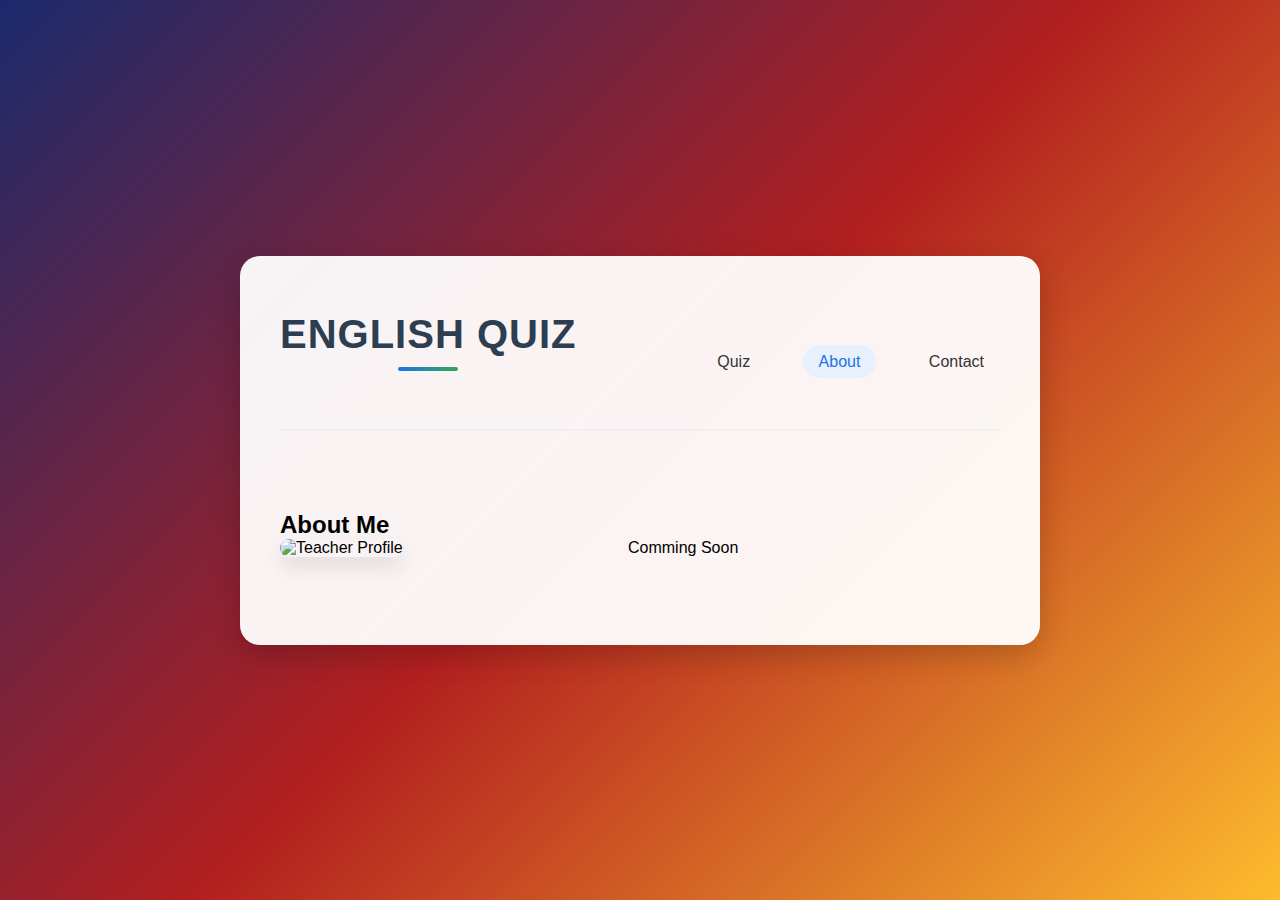
==== about.html @ 1f9a7140 "Added other files" ====
<!DOCTYPE html>
<html lang="en">
<head>
    <meta charset="UTF-8">
    <meta name="viewport" content="width=device-width, initial-scale=1.0">
    <title>About Me - English Quiz</title>
    <link rel="stylesheet" href="styles.css">
</head>
<body>
    <div class="container">
        <nav class="main-nav">
            <h1>English Quiz</h1>
            <div class="nav-links">
                <a href="index.html">Quiz</a>
                <a href="about.html" class="active">About</a>
                <a href="contact.html">Contact</a>
            </div>
        </nav>

        <div class="about-section section">
            <h2>About Me</h2>
            <div class="about-content">
                <div class="profile-image">
                    <img src="profile-placeholder.jpg" alt="Teacher Profile">
                </div>
                <div class="about-text">
                    <!-- <h3>English Language Expert</h3>
                    <p>Welcome to my English learning platform! I'm passionate about helping students master the English language through interactive quizzes and exercises.</p>
                    <p>With years of teaching experience, I've developed these quizzes to make learning English both effective and enjoyable. My teaching methodology focuses on practical application and continuous engagement.</p>
                    
                    <div class="expertise-areas">
                        <h4>Areas of Expertise</h4>
                        <ul>
                            <li>Grammar and Composition</li>
                            <li>Vocabulary Enhancement</li>
                            <li>Speaking and Pronunciation</li>
                            <li>IELTS and TOEFL Preparation</li>
                        </ul>
                    </div>

                    <div class="credentials">
                        <div class="credential">
                            <span class="number">10+</span>
                            <span class="label">Years Experience</span>
                        </div>
                        <div class="credential">
                            <span class="number">1000+</span>
                            <span class="label">Students Taught</span>
                        </div>
                        <div class="credential">
                            <span class="number">95%</span>
                            <span class="label">Success Rate</span> -->
                            <span class="label">Comming Soon</span>
                        </div>
                    </div>
                </div>
            </div>
        </div>
    </div>
</body>
</html>
---- styles.css ----
* {
    margin: 0;
    padding: 0;
    box-sizing: border-box;
    font-family: 'Poppins', Arial, sans-serif;
}

@keyframes fadeIn {
    from { opacity: 0; transform: translateY(20px); }
    to { opacity: 1; transform: translateY(0); }
}

@keyframes shake {
    0%, 100% { transform: translateX(0); }
    25% { transform: translateX(-5px); }
    75% { transform: translateX(5px); }
}

@keyframes pulse {
    0% { transform: scale(1); }
    50% { transform: scale(1.05); }
    100% { transform: scale(1); }
}

body {
    background: linear-gradient(135deg, #1a2a6c 0%, #b21f1f 50%, #fdbb2d 100%);
    min-height: 100vh;
    display: flex;
    justify-content: center;
    align-items: center;
    padding: 20px;
}

.container {
    background: rgba(255, 255, 255, 0.95);
    border-radius: 20px;
    padding: 2.5rem;
    box-shadow: 0 10px 30px rgba(0, 0, 0, 0.2);
    width: 90%;
    max-width: 800px;
    animation: fadeIn 0.8s ease-out;
}

/* Navigation Styles */
.main-nav {
    display: flex;
    justify-content: space-between;
    align-items: center;
    padding: 1rem 0;
    margin-bottom: 2rem;
    border-bottom: 2px solid #f0f0f0;
}

.nav-links a {
    color: #333;
    text-decoration: none;
    margin-left: 2rem;
    font-weight: 500;
    transition: color 0.3s ease;
    padding: 0.5rem 1rem;
    border-radius: 20px;
}

.nav-links a:hover,
.nav-links a.active {
    color: #1a73e8;
    background-color: #e8f0fe;
}

/* Section Styles */
.section {
    padding: 3rem 0;
    scroll-margin-top: 2rem;
}

/* Quiz Selection Styles */
.quiz-types {
    display: grid;
    grid-template-columns: repeat(auto-fit, minmax(240px, 1fr));
    gap: 20px;
    margin-top: 30px;
}

.quiz-type {
    background: linear-gradient(145deg, #ffffff, #f0f0f0);
    border: none;
    border-radius: 15px;
    padding: 20px;
    width: 100%;
    text-align: left;
    cursor: pointer;
    transition: all 0.3s ease;
    box-shadow: 0 4px 15px rgba(0, 0, 0, 0.1);
}

.quiz-type:hover {
    transform: translateY(-5px);
    box-shadow: 0 6px 20px rgba(0, 0, 0, 0.15);
}

.quiz-type h3 {
    color: #1a73e8;
    margin-bottom: 10px;
}

.quiz-type p {
    color: #666;
    margin: 0;
}

/* Quiz Styles */
.options-container {
    display: grid;
    gap: 1.5rem;
    margin: 2rem 0;
}

.option {
    background: white;
    border: 2px solid #e0e0e0;
    border-radius: 12px;
    padding: 1.2rem 1.5rem;
    font-size: 1.1rem;
    cursor: pointer;
    transition: all 0.3s ease;
    width: 100%;
    text-align: left;
}

.option:not(.disabled):hover {
    background: #f8f9fa;
    border-color: #1a73e8;
    transform: translateY(-2px);
}

.option.disabled {
    opacity: 0.7;
    cursor: not-allowed;
    transform: none;
}

.option.correct {
    background: #e6f4ea;
    border-color: #34a853;
    color: #1e8e3e;
}

.option.wrong {
    background: #fce8e6;
    border-color: #ea4335;
    color: #d93025;
}

.next-btn {
    display: block;
    margin: 2rem auto;
    padding: 1rem 2rem;
    font-size: 1.1rem;
    background: #1a73e8;
    color: white;
    border: none;
    border-radius: 8px;
    cursor: pointer;
    transition: all 0.3s ease;
}

.next-btn:hover {
    background: #1557b0;
    transform: translateY(-2px);
}

.hide {
    display: none !important;
}

/* Progress Bar */
#progress-bar {
    width: 100%;
    height: 8px;
    background: #e0e0e0;
    border-radius: 4px;
    margin-bottom: 2rem;
    overflow: hidden;
}

#progress {
    width: 0;
    height: 100%;
    background: #1a73e8;
    transition: width 0.3s ease;
}

/* Fill in the blank */
.fill-blank-input {
    width: 100%;
    padding: 1rem;
    font-size: 1.1rem;
    border: 2px solid #e0e0e0;
    border-radius: 8px;
    transition: all 0.3s ease;
}

.fill-blank-input:focus {
    border-color: #1a73e8;
    outline: none;
    box-shadow: 0 0 0 3px rgba(26,115,232,0.1);
}

.fill-blank-input.correct {
    border-color: #34a853;
    background: #e6f4ea;
}

.fill-blank-input.wrong {
    border-color: #ea4335;
    background: #fce8e6;
}

.fill-blank-input.disabled {
    opacity: 0.7;
    cursor: not-allowed;
}

/* Score Circle */
.score-details {
    display: flex;
    justify-content: center;
    margin: 30px 0;
}

.score-circle {
    background: linear-gradient(135deg, #1a73e8 0%, #34a853 100%);
    width: 200px;
    height: 200px;
    border-radius: 50%;
    display: flex;
    flex-direction: column;
    justify-content: center;
    align-items: center;
    color: white;
    animation: pulse 1s ease-in-out;
}

#score {
    font-size: 4rem;
    font-weight: bold;
}

.score-text {
    font-size: 1.2rem;
    margin: 5px 0;
}

/* Action Buttons */
.action-buttons {
    display: flex;
    gap: 20px;
    justify-content: center;
    margin-top: 2rem;
}

.btn {
    display: inline-flex;
    align-items: center;
    justify-content: center;
    padding: 1rem 2rem;
    margin: 0.5rem;
    font-size: 1.1rem;
    font-weight: 600;
    text-transform: uppercase;
    letter-spacing: 1px;
    border: none;
    border-radius: 50px;
    cursor: pointer;
    transition: all 0.3s cubic-bezier(0.4, 0, 0.2, 1);
    background: linear-gradient(135deg, #1a73e8 0%, #1557b0 100%);
    color: white;
    box-shadow: 0 4px 15px rgba(26, 115, 232, 0.2);
    min-width: 200px;
    position: relative;
    overflow: hidden;
}

.btn::before {
    content: '';
    position: absolute;
    top: 0;
    left: 0;
    width: 100%;
    height: 100%;
    background: linear-gradient(135deg, rgba(255,255,255,0.1) 0%, rgba(255,255,255,0) 100%);
    transform: translateX(-100%);
    transition: transform 0.5s ease;
}

.btn:hover {
    transform: translateY(-3px);
    box-shadow: 0 8px 25px rgba(26, 115, 232, 0.3);
}

.btn:hover::before {
    transform: translateX(100%);
}

.btn:active {
    transform: translateY(1px);
    box-shadow: 0 4px 15px rgba(26, 115, 232, 0.2);
}

.btn-secondary {
    background: linear-gradient(135deg, #6c757d 0%, #495057 100%);
    box-shadow: 0 4px 15px rgba(108, 117, 125, 0.2);
}

.btn-secondary:hover {
    box-shadow: 0 8px 25px rgba(108, 117, 125, 0.3);
}

#next-btn {
    margin-top: 2rem;
    width: 100%;
    max-width: 300px;
    background: linear-gradient(135deg, #34a853 0%, #1e8e3e 100%);
    box-shadow: 0 4px 15px rgba(52, 168, 83, 0.2);
}

#next-btn:hover {
    box-shadow: 0 8px 25px rgba(52, 168, 83, 0.3);
}

h1 {
    text-align: center;
    color: #2c3e50;
    margin-bottom: 2rem;
    font-size: 2.5rem;
    font-weight: 600;
    text-transform: uppercase;
    letter-spacing: 1px;
    position: relative;
}

h1::after {
    content: '';
    display: block;
    width: 60px;
    height: 4px;
    background: linear-gradient(90deg, #1a73e8, #34a853);
    margin: 10px auto;
    border-radius: 2px;
}

#question {
    margin-bottom: 2rem;
    color: #2c3e50;
    font-size: 1.3rem;
    line-height: 1.5;
    font-weight: 500;
    animation: fadeIn 0.5s ease-out;
}

/* About Page Styles */
.about-section {
    max-width: 1000px;
    margin: 0 auto;
}

.about-content {
    display: grid;
    grid-template-columns: 300px 1fr;
    gap: 3rem;
    align-items: start;
}

.profile-image img {
    width: 100%;
    border-radius: 15px;
    box-shadow: 0 10px 20px rgba(0,0,0,0.1);
}

.about-text h3 {
    color: #1a73e8;
    margin-bottom: 1.5rem;
}

.expertise-areas {
    margin: 2rem 0;
}

.expertise-areas h4 {
    color: #333;
    margin-bottom: 1rem;
}

.expertise-areas ul {
    list-style: none;
    padding: 0;
}

.expertise-areas li {
    padding: 0.5rem 0;
    padding-left: 1.5rem;
    position: relative;
}

.expertise-areas li:before {
    content: "•";
    color: #1a73e8;
    position: absolute;
    left: 0;
}

/* Contact Page Styles */
.contact-section {
    max-width: 1000px;
    margin: 0 auto;
}

.contact-content {
    display: grid;
    grid-template-columns: 1fr 2fr;
    gap: 3rem;
}

.contact-info {
    background: #f8f9fa;
    padding: 2rem;
    border-radius: 15px;
}

.contact-item {
    display: flex;
    align-items: flex-start;
    margin-bottom: 2rem;
}

.contact-item i {
    font-size: 1.5rem;
    color: #1a73e8;
    margin-right: 1rem;
    width: 2rem;
    text-align: center;
}

.contact-details h4 {
    margin: 0;
    color: #333;
}

.contact-details p {
    margin: 0.5rem 0 0;
    color: #666;
}

.social-links {
    display: flex;
    gap: 1rem;
    margin-top: 2rem;
    padding-top: 2rem;
    border-top: 1px solid #e0e0e0;
}

.social-link {
    width: 40px;
    height: 40px;
    border-radius: 50%;
    background: white;
    display: flex;
    align-items: center;
    justify-content: center;
    color: #1a73e8;
    text-decoration: none;
    transition: all 0.3s ease;
}

.social-link:hover {
    background: #1a73e8;
    color: white;
    transform: translateY(-3px);
}

.contact-form-container {
    background: white;
    padding: 2rem;
    border-radius: 15px;
    box-shadow: 0 5px 15px rgba(0,0,0,0.05);
}

.contact-form {
    display: grid;
    gap: 1.5rem;
}

.form-group {
    position: relative;
}

.form-group input,
.form-group textarea {
    width: 100%;
    padding: 1rem;
    border: 2px solid #e0e0e0;
    border-radius: 8px;
    font-size: 1rem;
    transition: all 0.3s ease;
}

.form-group textarea {
    min-height: 150px;
    resize: vertical;
}

.form-group input:focus,
.form-group textarea:focus {
    border-color: #1a73e8;
    outline: none;
    box-shadow: 0 0 0 3px rgba(26,115,232,0.1);
}

/* Responsive Design */
@media (max-width: 768px) {
    .container {
        padding: 1.5rem;
    }

    .main-nav {
        flex-direction: column;
        text-align: center;
    }

    .nav-links {
        margin-top: 1rem;
    }

    .nav-links a {
        margin: 0 1rem;
    }

    .about-content,
    .contact-content {
        grid-template-columns: 1fr;
        gap: 2rem;
    }

    .options-container {
        gap: 1rem;
    }

    .option {
        padding: 1rem;
        font-size: 1rem;
    }

    .quiz-types {
        grid-template-columns: 1fr;
    }

    .profile-image {
        max-width: 300px;
        margin: 0 auto;
    }

    .contact-info {
        order: 2;
    }

    .contact-form-container {
        order: 1;
    }

    .social-links {
        justify-content: center;
    }
}

@media (max-width: 480px) {
    .container {
        padding: 1rem;
    }

    h1 {
        font-size: 1.8rem;
    }

    h2 {
        font-size: 1.5rem;
    }

    .nav-links a {
        margin: 0 0.5rem;
        font-size: 0.9rem;
    }

    .contact-item {
        flex-direction: column;
        text-align: center;
    }

    .contact-item i {
        margin: 0 auto 1rem;
    }

    .form-group input,
    .form-group textarea {
        padding: 0.8rem;
    }
}
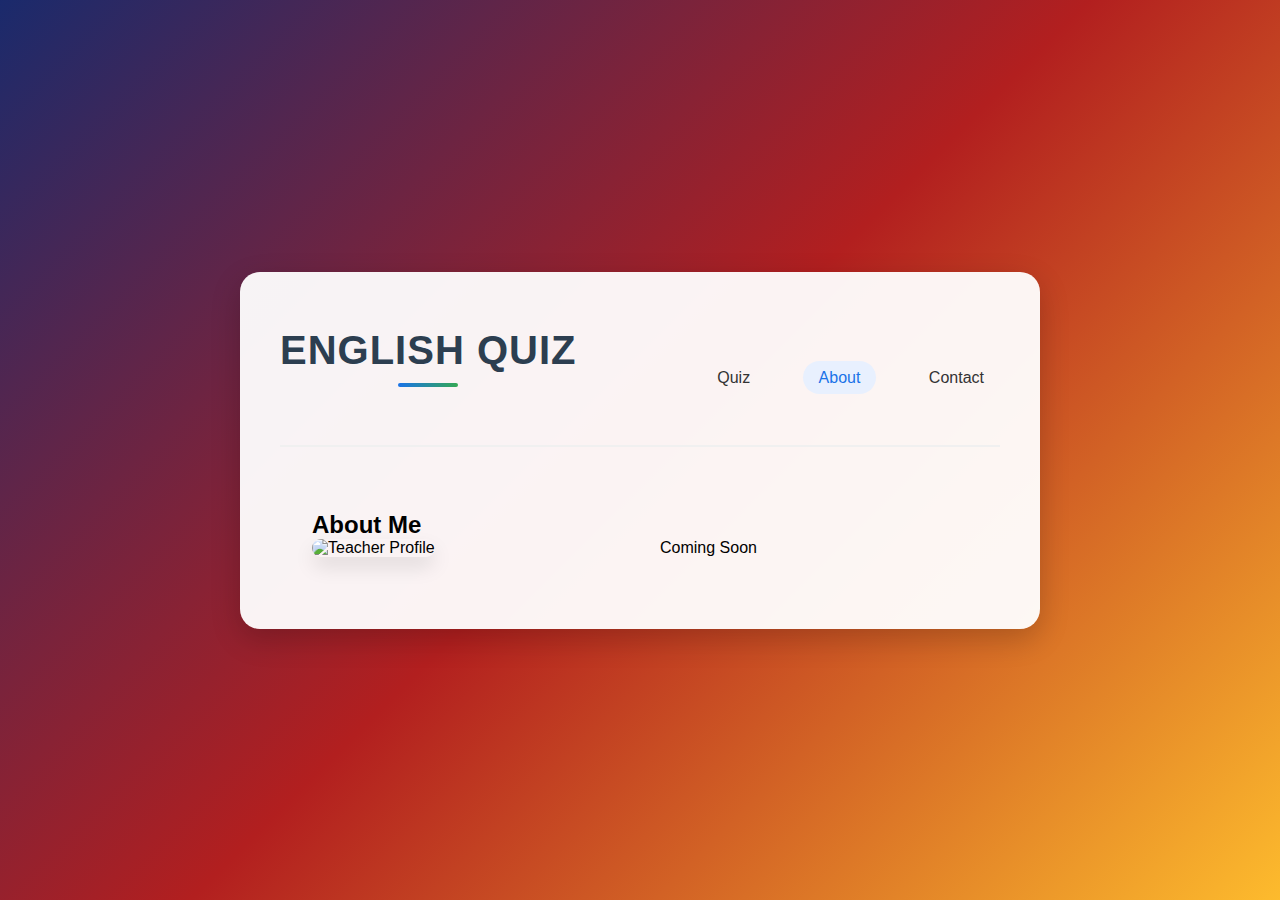
==== commit 65bc319c: "the timer and so on" ====
--- a/about.html
+++ b/about.html
@@ -1,11 +1,13 @@
 <!DOCTYPE html>
 <html lang="en">
+
 <head>
     <meta charset="UTF-8">
     <meta name="viewport" content="width=device-width, initial-scale=1.0">
     <title>About Me - English Quiz</title>
     <link rel="stylesheet" href="styles.css">
 </head>
+
 <body>
     <div class="container">
         <nav class="main-nav">
@@ -50,12 +52,13 @@
                         <div class="credential">
                             <span class="number">95%</span>
                             <span class="label">Success Rate</span> -->
-                            <span class="label">Comming Soon</span>
-                        </div>
-                    </div>
+                    <span class="label">Coming Soon</span>
                 </div>
             </div>
         </div>
     </div>
+    </div>
+    </div>
 </body>
-</html>
+
+</html>--- a/styles.css
+++ b/styles.css
@@ -6,20 +6,45 @@
 }
 
 @keyframes fadeIn {
-    from { opacity: 0; transform: translateY(20px); }
-    to { opacity: 1; transform: translateY(0); }
+    from {
+        opacity: 0;
+        transform: translateY(20px);
+    }
+
+    to {
+        opacity: 1;
+        transform: translateY(0);
+    }
 }
 
 @keyframes shake {
-    0%, 100% { transform: translateX(0); }
-    25% { transform: translateX(-5px); }
-    75% { transform: translateX(5px); }
+
+    0%,
+    100% {
+        transform: translateX(0);
+    }
+
+    25% {
+        transform: translateX(-5px);
+    }
+
+    75% {
+        transform: translateX(5px);
+    }
 }
 
 @keyframes pulse {
-    0% { transform: scale(1); }
-    50% { transform: scale(1.05); }
-    100% { transform: scale(1); }
+    0% {
+        transform: scale(1);
+    }
+
+    50% {
+        transform: scale(1.05);
+    }
+
+    100% {
+        transform: scale(1);
+    }
 }
 
 body {
@@ -67,127 +92,356 @@
     background-color: #e8f0fe;
 }
 
-/* Section Styles */
+/* Section Transitions */
 .section {
-    padding: 3rem 0;
-    scroll-margin-top: 2rem;
-}
-
-/* Quiz Selection Styles */
+    opacity: 1;
+    transform: translateY(0);
+    transition: all 0.5s ease;
+    max-width: 1200px;
+    margin: 0 auto;
+    padding: 2rem;
+}
+
+.section.hide {
+    display: none;
+    opacity: 0;
+    transform: translateY(20px);
+}
+
+/* Quiz Selection Screen */
+#quiz-selection {
+    text-align: center;
+}
+
+#quiz-selection h2 {
+    margin-bottom: 2rem;
+    color: #333;
+    font-size: 2rem;
+}
+
 .quiz-types {
     display: grid;
-    grid-template-columns: repeat(auto-fit, minmax(240px, 1fr));
-    gap: 20px;
-    margin-top: 30px;
+    grid-template-columns: repeat(auto-fit, minmax(250px, 1fr));
+    gap: 1.5rem;
+    margin: 0 auto;
+    max-width: 1000px;
 }
 
 .quiz-type {
-    background: linear-gradient(145deg, #ffffff, #f0f0f0);
-    border: none;
-    border-radius: 15px;
-    padding: 20px;
-    width: 100%;
-    text-align: left;
+    display: flex;
+    flex-direction: column;
+    align-items: center;
+    justify-content: center;
+    padding: 2rem;
+    background: white;
+    border-radius: 10px;
+    border: 2px solid #e0e0e0;
     cursor: pointer;
     transition: all 0.3s ease;
-    box-shadow: 0 4px 15px rgba(0, 0, 0, 0.1);
 }
 
 .quiz-type:hover {
     transform: translateY(-5px);
-    box-shadow: 0 6px 20px rgba(0, 0, 0, 0.15);
+    border-color: #1a73e8;
+    box-shadow: 0 5px 15px rgba(0, 0, 0, 0.1);
+}
+
+.quiz-type i {
+    font-size: 2.5rem;
+    color: #1a73e8;
+    margin-bottom: 1rem;
 }
 
 .quiz-type h3 {
-    color: #1a73e8;
-    margin-bottom: 10px;
-}
-
-.quiz-type p {
-    color: #666;
     margin: 0;
-}
-
-/* Quiz Styles */
-.options-container {
+    color: #333;
+    font-size: 1.2rem;
+}
+
+/* Quiz Container */
+#quiz-container {
+    max-width: 800px;
+    background: white;
+    border-radius: 10px;
+    box-shadow: 0 2px 8px rgba(0, 0, 0, 0.1);
+    padding: 2rem;
+}
+
+/* Responsive Design */
+@media (max-width: 768px) {
+    .section {
+        padding: 1rem;
+    }
+
+    .quiz-types {
+        grid-template-columns: 1fr;
+        gap: 1rem;
+    }
+
+    #quiz-selection h2 {
+        font-size: 1.5rem;
+        margin-bottom: 1.5rem;
+    }
+
+    .quiz-type {
+        padding: 1.5rem;
+    }
+
+    .quiz-type i {
+        font-size: 2rem;
+    }
+
+    .quiz-type h3 {
+        font-size: 1.1rem;
+    }
+}
+
+@media (max-width: 480px) {
+    .section {
+        padding: 0.8rem;
+    }
+
+    #quiz-selection h2 {
+        font-size: 1.3rem;
+        margin-bottom: 1rem;
+    }
+
+    .quiz-type {
+        padding: 1.2rem;
+    }
+
+    .quiz-type i {
+        font-size: 1.8rem;
+        margin-bottom: 0.8rem;
+    }
+
+    .quiz-type h3 {
+        font-size: 1rem;
+    }
+}
+
+/* Question Container */
+#question-container {
+    background: white;
+    padding: 2rem;
+    border-radius: 10px;
+    box-shadow: 0 2px 8px rgba(0, 0, 0, 0.1);
+}
+
+#options-container {
     display: grid;
-    gap: 1.5rem;
+    gap: 1rem;
     margin: 2rem 0;
 }
 
-.option {
-    background: white;
-    border: 2px solid #e0e0e0;
-    border-radius: 12px;
-    padding: 1.2rem 1.5rem;
+.option-btn {
+    background-color: #f8f9fa;
+    border: 2px solid #dee2e6;
+    border-radius: 10px;
+    padding: 1rem 2rem;
     font-size: 1.1rem;
     cursor: pointer;
     transition: all 0.3s ease;
-    width: 100%;
     text-align: left;
-}
-
-.option:not(.disabled):hover {
-    background: #f8f9fa;
-    border-color: #1a73e8;
+    position: relative;
+    overflow: hidden;
+}
+
+.option-btn:hover {
+    background-color: #e9ecef;
     transform: translateY(-2px);
-}
-
-.option.disabled {
-    opacity: 0.7;
-    cursor: not-allowed;
-    transform: none;
-}
-
-.option.correct {
-    background: #e6f4ea;
-    border-color: #34a853;
-    color: #1e8e3e;
-}
-
-.option.wrong {
-    background: #fce8e6;
-    border-color: #ea4335;
-    color: #d93025;
-}
-
-.next-btn {
-    display: block;
+    box-shadow: 0 4px 8px rgba(0, 0, 0, 0.1);
+}
+
+.option-btn.correct {
+    background-color: #d4edda;
+    border-color: #28a745;
+    color: #155724;
+    pointer-events: none;
+}
+
+.option-btn.wrong {
+    background-color: #f8d7da;
+    border-color: #dc3545;
+    color: #721c24;
+    pointer-events: none;
+}
+
+/* Progress Bar */
+.progress-container {
+    margin: 2rem 0;
+    background: #f5f5f5;
+    border-radius: 10px;
+    overflow: hidden;
+}
+
+#progress {
+    height: 10px;
+    background: #1a73e8;
+    width: 0;
+    transition: width 0.3s ease;
+}
+
+/* Controls */
+.control-btn {
+    padding: 0.8rem 1.5rem;
+    border: none;
+    border-radius: 6px;
+    cursor: pointer;
+    transition: all 0.3s ease;
+    font-size: 1rem;
+    color: white;
+}
+
+#end-quiz-btn {
+    background: #ea4335;
+}
+
+#new-quiz-btn {
+    background: #34a853;
+}
+
+.control-btn:hover {
+    transform: translateY(-2px);
+    box-shadow: 0 2px 8px rgba(0, 0, 0, 0.1);
+}
+
+/* Result Container */
+#result-container {
+    text-align: center;
+    padding: 2rem;
+}
+
+.result-summary {
+    max-width: 600px;
     margin: 2rem auto;
+    padding: 2rem;
+    background-color: #f8f9fa;
+    border-radius: 15px;
+    box-shadow: 0 4px 12px rgba(0, 0, 0, 0.1);
+}
+
+#final-score {
+    font-size: 2rem;
+    font-weight: bold;
+    color: #2c3e50;
+    margin-bottom: 1.5rem;
+}
+
+#performance-message {
+    font-size: 1.2rem;
+    color: #6c757d;
+    margin-bottom: 2rem;
+}
+
+#question-review {
+    text-align: left;
+    margin-top: 2rem;
+    padding-top: 2rem;
+    border-top: 2px solid #dee2e6;
+}
+
+.question-review-item {
+    margin-bottom: 1.5rem;
+    padding: 1rem;
+    border-radius: 8px;
+    background-color: white;
+}
+
+.question-review-item.correct {
+    border-left: 4px solid #28a745;
+}
+
+.question-review-item.wrong {
+    border-left: 4px solid #dc3545;
+}
+
+.result-buttons {
+    display: flex;
+    gap: 1rem;
+    justify-content: center;
+    margin-top: 2rem;
+}
+
+.result-buttons .btn {
     padding: 1rem 2rem;
     font-size: 1.1rem;
-    background: #1a73e8;
-    color: white;
-    border: none;
     border-radius: 8px;
     cursor: pointer;
     transition: all 0.3s ease;
 }
 
-.next-btn:hover {
-    background: #1557b0;
+#try-again-btn {
+    background-color: #007bff;
+    color: white;
+    border: none;
+}
+
+#choose-new-btn {
+    background-color: #6c757d;
+    color: white;
+    border: none;
+}
+
+#try-again-btn:hover,
+#choose-new-btn:hover {
     transform: translateY(-2px);
-}
-
-.hide {
-    display: none !important;
-}
-
-/* Progress Bar */
-#progress-bar {
-    width: 100%;
-    height: 8px;
-    background: #e0e0e0;
-    border-radius: 4px;
-    margin-bottom: 2rem;
-    overflow: hidden;
-}
-
-#progress {
-    width: 0;
-    height: 100%;
-    background: #1a73e8;
-    transition: width 0.3s ease;
+    box-shadow: 0 4px 8px rgba(0, 0, 0, 0.2);
+}
+
+/* Responsive Design */
+@media (max-width: 768px) {
+    .container {
+        padding: 1rem;
+    }
+
+    .quiz-types {
+        grid-template-columns: 1fr;
+    }
+
+    #options-container {
+        grid-template-columns: 1fr;
+    }
+
+    .quiz-controls {
+        flex-direction: column;
+    }
+
+    .control-btn {
+        width: 100%;
+    }
+
+    .result-buttons {
+        flex-direction: column;
+    }
+
+    .result-buttons button {
+        width: 100%;
+    }
+}
+
+@media (max-width: 480px) {
+    .quiz-type {
+        padding: 1.5rem;
+    }
+
+    .quiz-type i {
+        font-size: 2rem;
+    }
+
+    #question-container {
+        padding: 1.5rem;
+    }
+
+    .option-btn {
+        padding: 0.8rem;
+        font-size: 0.9rem;
+    }
+
+    .control-btn {
+        padding: 0.7rem 1.2rem;
+        font-size: 0.9rem;
+    }
 }
 
 /* Fill in the blank */
@@ -203,7 +457,7 @@
 .fill-blank-input:focus {
     border-color: #1a73e8;
     outline: none;
-    box-shadow: 0 0 0 3px rgba(26,115,232,0.1);
+    box-shadow: 0 0 0 3px rgba(26, 115, 232, 0.1);
 }
 
 .fill-blank-input.correct {
@@ -219,6 +473,49 @@
 .fill-blank-input.disabled {
     opacity: 0.7;
     cursor: not-allowed;
+}
+
+.fill-blank-options {
+    display: grid;
+    gap: 1rem;
+    grid-template-columns: repeat(auto-fit, minmax(150px, 1fr));
+}
+
+.fill-blank-option {
+    width: 100%;
+    padding: 1rem;
+    margin-bottom: 1rem;
+    border: 2px solid #e0e0e0;
+    border-radius: 8px;
+    background: white;
+    cursor: pointer;
+    transition: all 0.3s ease;
+    font-size: 1rem;
+    color: #333;
+    text-align: center;
+}
+
+.fill-blank-option:hover:not(.disabled) {
+    border-color: #1a73e8;
+    transform: translateY(-2px);
+    box-shadow: 0 2px 8px rgba(0, 0, 0, 0.1);
+}
+
+.fill-blank-option.correct {
+    background: #34a853;
+    color: white;
+    border-color: #34a853;
+}
+
+.fill-blank-option.wrong {
+    background: #ea4335;
+    color: white;
+    border-color: #ea4335;
+}
+
+.fill-blank-option.disabled {
+    cursor: not-allowed;
+    opacity: 0.7;
 }
 
 /* Score Circle */
@@ -288,7 +585,7 @@
     left: 0;
     width: 100%;
     height: 100%;
-    background: linear-gradient(135deg, rgba(255,255,255,0.1) 0%, rgba(255,255,255,0) 100%);
+    background: linear-gradient(135deg, rgba(255, 255, 255, 0.1) 0%, rgba(255, 255, 255, 0) 100%);
     transform: translateX(-100%);
     transition: transform 0.5s ease;
 }
@@ -374,7 +671,7 @@
 .profile-image img {
     width: 100%;
     border-radius: 15px;
-    box-shadow: 0 10px 20px rgba(0,0,0,0.1);
+    box-shadow: 0 10px 20px rgba(0, 0, 0, 0.1);
 }
 
 .about-text h3 {
@@ -410,197 +707,474 @@
 }
 
 /* Contact Page Styles */
-.contact-section {
-    max-width: 1000px;
-    margin: 0 auto;
-}
-
 .contact-content {
     display: grid;
-    grid-template-columns: 1fr 2fr;
-    gap: 3rem;
-}
-
-.contact-info {
+    grid-template-columns: repeat(auto-fit, minmax(300px, 1fr));
+    gap: 2rem;
+    padding: 2rem;
+    max-width: 1200px;
+    margin: 0 auto;
+}
+
+.contact-info,
+.contact-form-container {
+    background: white;
+    padding: 2rem;
+    border-radius: 10px;
+    box-shadow: 0 2px 8px rgba(0, 0, 0, 0.1);
+}
+
+.contact-info h2,
+.contact-form-container h2 {
+    margin-bottom: 1.5rem;
+    color: #333;
+    font-size: 1.5rem;
+}
+
+.contact-details {
+    display: flex;
+    flex-direction: column;
+    gap: 1.5rem;
+}
+
+.contact-item {
+    display: flex;
+    align-items: center;
+    padding: 1rem;
     background: #f8f9fa;
-    padding: 2rem;
-    border-radius: 15px;
-}
-
-.contact-item {
-    display: flex;
-    align-items: flex-start;
-    margin-bottom: 2rem;
+    border-radius: 8px;
+    transition: transform 0.3s ease;
+}
+
+.contact-item:hover {
+    transform: translateY(-2px);
+    box-shadow: 0 2px 8px rgba(0, 0, 0, 0.1);
 }
 
 .contact-item i {
     font-size: 1.5rem;
     color: #1a73e8;
     margin-right: 1rem;
-    width: 2rem;
+    min-width: 2rem;
     text-align: center;
 }
 
-.contact-details h4 {
+.contact-item .info {
+    flex: 1;
+}
+
+.contact-item .info h3 {
     margin: 0;
     color: #333;
-}
-
-.contact-details p {
-    margin: 0.5rem 0 0;
+    font-size: 1rem;
+}
+
+.contact-item .info p {
+    margin: 0.25rem 0 0;
     color: #666;
-}
-
-.social-links {
-    display: flex;
-    gap: 1rem;
-    margin-top: 2rem;
-    padding-top: 2rem;
-    border-top: 1px solid #e0e0e0;
-}
-
-.social-link {
-    width: 40px;
-    height: 40px;
-    border-radius: 50%;
-    background: white;
-    display: flex;
-    align-items: center;
-    justify-content: center;
-    color: #1a73e8;
-    text-decoration: none;
-    transition: all 0.3s ease;
-}
-
-.social-link:hover {
-    background: #1a73e8;
-    color: white;
-    transform: translateY(-3px);
-}
-
-.contact-form-container {
-    background: white;
-    padding: 2rem;
-    border-radius: 15px;
-    box-shadow: 0 5px 15px rgba(0,0,0,0.05);
+    font-size: 0.9rem;
 }
 
 .contact-form {
-    display: grid;
+    display: flex;
+    flex-direction: column;
     gap: 1.5rem;
 }
 
 .form-group {
-    position: relative;
+    margin: 0;
 }
 
 .form-group input,
 .form-group textarea {
     width: 100%;
     padding: 1rem;
-    border: 2px solid #e0e0e0;
+    border: 1px solid #ddd;
     border-radius: 8px;
     font-size: 1rem;
     transition: all 0.3s ease;
-}
-
-.form-group textarea {
-    min-height: 150px;
-    resize: vertical;
 }
 
 .form-group input:focus,
 .form-group textarea:focus {
     border-color: #1a73e8;
     outline: none;
-    box-shadow: 0 0 0 3px rgba(26,115,232,0.1);
-}
-
-/* Responsive Design */
+    box-shadow: 0 0 0 3px rgba(26, 115, 232, 0.1);
+}
+
+.form-group textarea {
+    min-height: 120px;
+    resize: vertical;
+}
+
+.submit-btn {
+    background: #1a73e8;
+    color: white;
+    padding: 1rem;
+    border: none;
+    border-radius: 8px;
+    font-size: 1rem;
+    cursor: pointer;
+    transition: all 0.3s ease;
+    width: 100%;
+}
+
+.submit-btn:hover {
+    background: #1557b0;
+    transform: translateY(-2px);
+}
+
+/* Responsive Styles */
 @media (max-width: 768px) {
-    .container {
+    .contact-content {
+        padding: 1rem;
+        grid-template-columns: 1fr;
+    }
+
+    .contact-info,
+    .contact-form-container {
         padding: 1.5rem;
-    }
-
-    .main-nav {
-        flex-direction: column;
-        text-align: center;
-    }
-
-    .nav-links {
-        margin-top: 1rem;
-    }
-
-    .nav-links a {
-        margin: 0 1rem;
-    }
-
-    .about-content,
-    .contact-content {
-        grid-template-columns: 1fr;
-        gap: 2rem;
-    }
-
-    .options-container {
-        gap: 1rem;
-    }
-
-    .option {
-        padding: 1rem;
-        font-size: 1rem;
-    }
-
-    .quiz-types {
-        grid-template-columns: 1fr;
-    }
-
-    .profile-image {
-        max-width: 300px;
-        margin: 0 auto;
-    }
-
-    .contact-info {
-        order: 2;
-    }
-
-    .contact-form-container {
-        order: 1;
-    }
-
-    .social-links {
-        justify-content: center;
     }
 }
 
 @media (max-width: 480px) {
     .container {
+        padding: 0.5rem;
+    }
+
+    .contact-content {
+        gap: 1rem;
+    }
+
+    .contact-info,
+    .contact-form-container {
         padding: 1rem;
     }
 
-    h1 {
-        font-size: 1.8rem;
-    }
-
-    h2 {
-        font-size: 1.5rem;
-    }
-
-    .nav-links a {
-        margin: 0 0.5rem;
+    .contact-item {
+        padding: 0.75rem;
+    }
+
+    .contact-item i {
+        font-size: 1.25rem;
+        margin-right: 0.75rem;
+        min-width: 1.5rem;
+    }
+
+    .contact-item .info h3 {
         font-size: 0.9rem;
     }
 
-    .contact-item {
-        flex-direction: column;
-        text-align: center;
-    }
-
-    .contact-item i {
-        margin: 0 auto 1rem;
+    .contact-item .info p {
+        font-size: 0.8rem;
     }
 
     .form-group input,
     .form-group textarea {
-        padding: 0.8rem;
-    }
-}
+        padding: 0.75rem;
+        font-size: 0.9rem;
+    }
+
+    .submit-btn {
+        padding: 0.75rem;
+        font-size: 0.9rem;
+    }
+}
+
+/* Quiz Header and Controls */
+.quiz-header {
+    display: flex;
+    flex-direction: column;
+    gap: 1rem;
+    margin-bottom: 2rem;
+}
+
+.quiz-controls {
+    display: flex;
+    justify-content: flex-end;
+    gap: 1rem;
+}
+
+.control-btn {
+    padding: 0.5rem 1rem;
+    border: none;
+    border-radius: 6px;
+    cursor: pointer;
+    transition: all 0.3s ease;
+    font-size: 0.9rem;
+}
+
+#end-quiz-btn {
+    background: #ea4335;
+    color: white;
+}
+
+#new-quiz-btn {
+    background: #34a853;
+    color: white;
+}
+
+.control-btn:hover {
+    transform: translateY(-2px);
+    box-shadow: 0 2px 8px rgba(0, 0, 0, 0.1);
+}
+
+/* Hint Container */
+#hint-container {
+    margin-top: 1.5rem;
+    padding: 1rem;
+    background: #f8f9fa;
+    border-radius: 8px;
+    border: 1px solid #e0e0e0;
+}
+
+#hint-container p {
+    color: #666;
+    margin-bottom: 0.5rem;
+}
+
+#possible-answers {
+    display: flex;
+    flex-wrap: wrap;
+    gap: 0.5rem;
+}
+
+.possible-answer {
+    background: white;
+    padding: 0.3rem 0.8rem;
+    border-radius: 15px;
+    border: 1px solid #e0e0e0;
+    font-size: 0.9rem;
+    color: #1a73e8;
+}
+
+/* Contact Section Styles */
+#contact-section {
+    max-width: 600px;
+    margin: 0 auto;
+    padding: 2rem;
+}
+
+#contact-section h2 {
+    text-align: center;
+    color: #333;
+    margin-bottom: 2rem;
+}
+
+.form-group {
+    margin-bottom: 1.5rem;
+}
+
+.form-group label {
+    display: block;
+    margin-bottom: 0.5rem;
+    color: #555;
+    font-weight: 500;
+}
+
+.form-group input,
+.form-group textarea {
+    width: 100%;
+    padding: 0.8rem;
+    border: 1px solid #ddd;
+    border-radius: 8px;
+    font-size: 1rem;
+    transition: border-color 0.3s ease;
+}
+
+.form-group input:focus,
+.form-group textarea:focus {
+    outline: none;
+    border-color: #1a73e8;
+    box-shadow: 0 0 0 2px rgba(26, 115, 232, 0.2);
+}
+
+.form-group textarea {
+    resize: vertical;
+    min-height: 120px;
+}
+
+#contact-section button[type="submit"] {
+    background-color: #1a73e8;
+    color: white;
+    padding: 1rem 2rem;
+    border: none;
+    border-radius: 8px;
+    font-size: 1rem;
+    cursor: pointer;
+    width: 100%;
+    transition: background-color 0.3s ease;
+}
+
+#contact-section button[type="submit"]:hover {
+    background-color: #1557b0;
+}
+
+/* Timer Display */
+#timer-display {
+    text-align: center;
+    font-size: 1.5rem;
+    font-weight: bold;
+    margin-bottom: 1rem;
+    padding: 0.5rem;
+    border-radius: 8px;
+    background-color: #f8f9fa;
+    transition: color 0.3s ease;
+}
+
+#timer-display.warning {
+    color: #dc3545;
+}
+
+/* Quiz Stats Styling */
+.quiz-stats {
+    display: flex;
+    align-items: center;
+    gap: 2rem;
+    padding: 1rem;
+    background: #f8f9fa;
+    border-radius: 15px;
+    box-shadow: 0 4px 15px rgba(0, 0, 0, 0.1);
+    margin-bottom: 2rem;
+}
+
+/* Timer Styling */
+.timer-wrapper {
+    position: relative;
+}
+
+.timer-ring {
+    position: relative;
+    width: 80px;
+    height: 80px;
+    display: flex;
+    align-items: center;
+    justify-content: center;
+}
+
+.timer-ring svg {
+    position: absolute;
+    top: 0;
+    left: 0;
+    width: 100%;
+    height: 100%;
+    transform: rotate(-90deg);
+}
+
+#timer-circle {
+    fill: none;
+    stroke: #1a73e8;
+    stroke-width: 5;
+    stroke-linecap: round;
+    stroke-dasharray: 220;
+    stroke-dashoffset: 0;
+    transition: stroke-dashoffset 1s linear;
+}
+
+#timer-circle.warning {
+    stroke: #dc3545;
+}
+
+#timer-display {
+    font-size: 1.8rem;
+    font-weight: bold;
+    color: #2c3e50;
+}
+
+/* Question Counter Styling */
+.question-stats {
+    text-align: center;
+}
+
+#question-counter {
+    font-size: 2rem;
+    font-weight: bold;
+    color: #2c3e50;
+    display: flex;
+    align-items: center;
+    gap: 0.5rem;
+}
+
+#current-question {
+    color: #1a73e8;
+    min-width: 1.5ch;
+    display: inline-block;
+}
+
+.separator {
+    color: #6c757d;
+}
+
+#total-questions {
+    color: #6c757d;
+}
+
+.question-label {
+    font-size: 0.9rem;
+    color: #6c757d;
+    text-transform: uppercase;
+    letter-spacing: 1px;
+    margin-top: 0.5rem;
+}
+
+/* Result Buttons Styling */
+.result-buttons {
+    display: flex;
+    gap: 1.5rem;
+    justify-content: center;
+    margin-top: 2rem;
+}
+
+#try-again-btn, #choose-new-btn {
+    padding: 1rem 2rem;
+    font-size: 1.1rem;
+    border: none;
+    border-radius: 10px;
+    cursor: pointer;
+    transition: all 0.3s ease;
+    color: white;
+    font-weight: 500;
+    min-width: 180px;
+}
+
+#try-again-btn {
+    background: linear-gradient(135deg, #1a73e8, #1557b0);
+}
+
+#choose-new-btn {
+    background: linear-gradient(135deg, #6c757d, #495057);
+}
+
+#try-again-btn:hover, #choose-new-btn:hover {
+    transform: translateY(-3px);
+    box-shadow: 0 6px 15px rgba(0, 0, 0, 0.2);
+}
+
+#try-again-btn:hover {
+    background: linear-gradient(135deg, #1557b0, #0d47a1);
+}
+
+#choose-new-btn:hover {
+    background: linear-gradient(135deg, #495057, #343a40);
+}
+
+/* Animations */
+@keyframes pulse {
+    0% { transform: scale(1); }
+    50% { transform: scale(1.05); }
+    100% { transform: scale(1); }
+}
+
+@keyframes countdown {
+    0% { transform: scale(1); }
+    20% { transform: scale(1.2); }
+    100% { transform: scale(1); }
+}
+
+.timer-warning {
+    animation: pulse 0.5s infinite;
+}
+
+#current-question {
+    animation: countdown 0.5s ease-out;
+}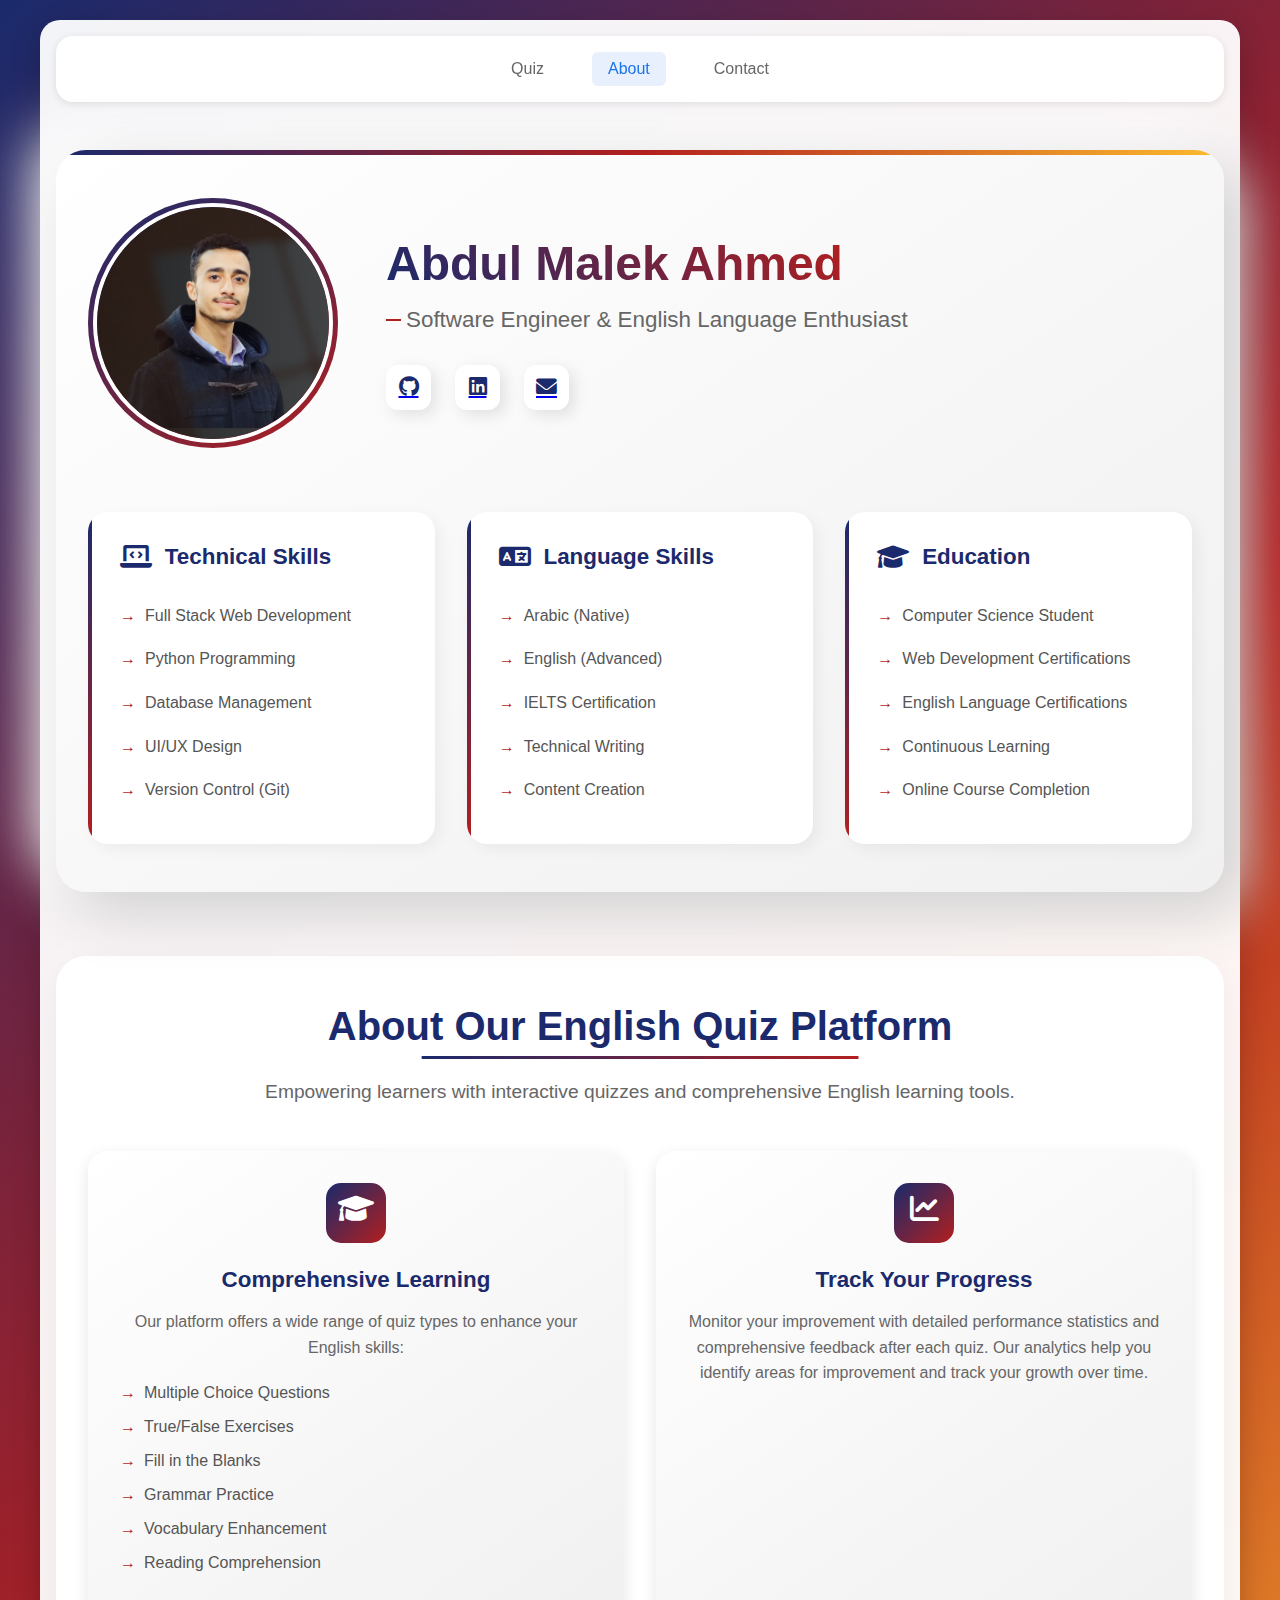
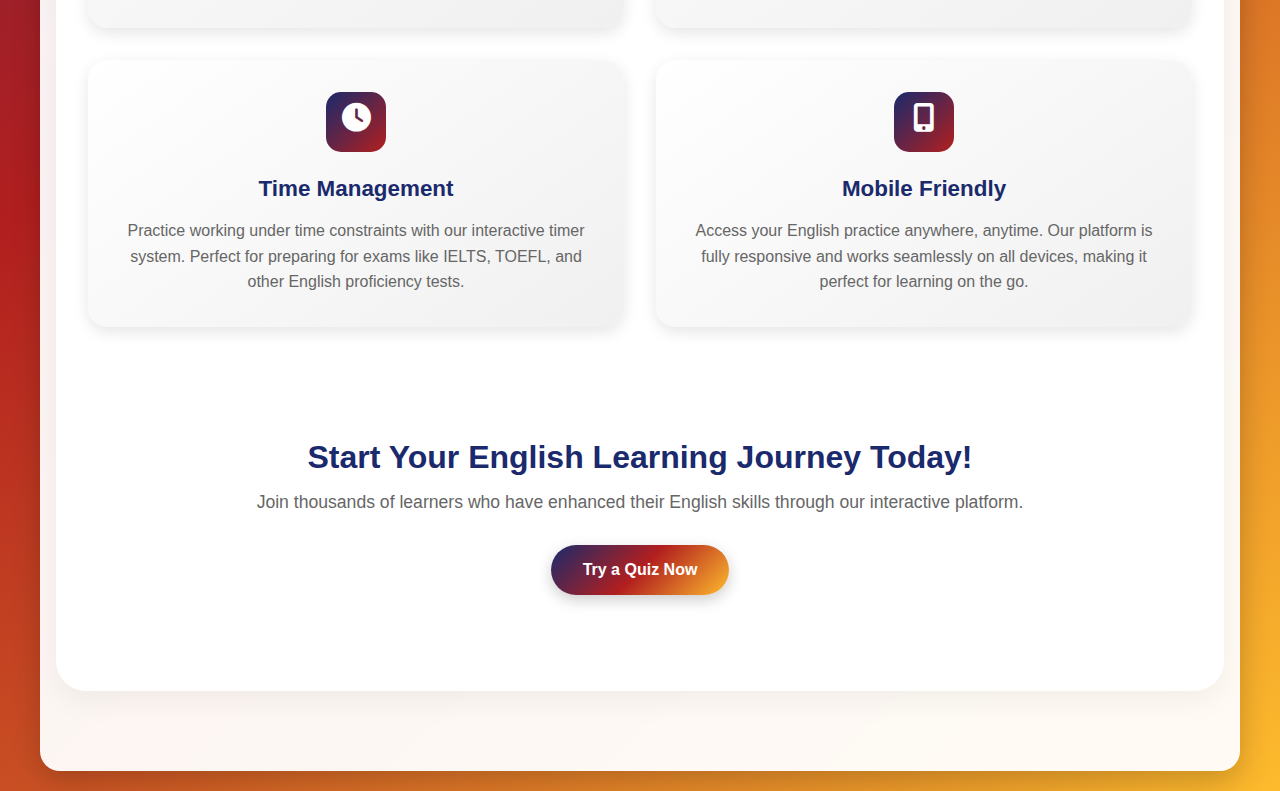
==== commit 3ff721a1: "profilePicture" ====
--- a/about.html
+++ b/about.html
@@ -4,14 +4,14 @@
 <head>
     <meta charset="UTF-8">
     <meta name="viewport" content="width=device-width, initial-scale=1.0">
-    <title>About Me - English Quiz</title>
+    <title>About - English Quiz</title>
     <link rel="stylesheet" href="styles.css">
+    <link rel="stylesheet" href="https://cdnjs.cloudflare.com/ajax/libs/font-awesome/6.0.0/css/all.min.css">
 </head>
 
 <body>
     <div class="container">
-        <nav class="main-nav">
-            <h1>English Quiz</h1>
+        <nav class="navbar">
             <div class="nav-links">
                 <a href="index.html">Quiz</a>
                 <a href="about.html" class="active">About</a>
@@ -19,45 +19,120 @@
             </div>
         </nav>
 
-        <div class="about-section section">
-            <h2>About Me</h2>
-            <div class="about-content">
-                <div class="profile-image">
-                    <img src="profile-placeholder.jpg" alt="Teacher Profile">
+        <section class="personal-section">
+            <div class="profile-container">
+                <div class="profile-image-wrapper">
+                    <div class="profile-image">
+                        <img src="profile-pic.png" alt="Abdul Malek Ahmed">
+                    </div>
                 </div>
-                <div class="about-text">
-                    <!-- <h3>English Language Expert</h3>
-                    <p>Welcome to my English learning platform! I'm passionate about helping students master the English language through interactive quizzes and exercises.</p>
-                    <p>With years of teaching experience, I've developed these quizzes to make learning English both effective and enjoyable. My teaching methodology focuses on practical application and continuous engagement.</p>
-                    
-                    <div class="expertise-areas">
-                        <h4>Areas of Expertise</h4>
-                        <ul>
-                            <li>Grammar and Composition</li>
-                            <li>Vocabulary Enhancement</li>
-                            <li>Speaking and Pronunciation</li>
-                            <li>IELTS and TOEFL Preparation</li>
-                        </ul>
+                <div class="profile-info">
+                    <h2>Abdul Malek Ahmed</h2>
+                    <p class="title">Software Engineer & English Language Enthusiast</p>
+                    <div class="social-links">
+                        <a href="#" class="social-link" target="_blank">
+                            <i class="fab fa-github"></i>
+                        </a>
+                        <a href="#" class="social-link" target="_blank">
+                            <i class="fab fa-linkedin"></i>
+                        </a>
+                        <a href="mailto:your.email@example.com" class="social-link">
+                            <i class="fas fa-envelope"></i>
+                        </a>
                     </div>
-
-                    <div class="credentials">
-                        <div class="credential">
-                            <span class="number">10+</span>
-                            <span class="label">Years Experience</span>
-                        </div>
-                        <div class="credential">
-                            <span class="number">1000+</span>
-                            <span class="label">Students Taught</span>
-                        </div>
-                        <div class="credential">
-                            <span class="number">95%</span>
-                            <span class="label">Success Rate</span> -->
-                    <span class="label">Coming Soon</span>
                 </div>
             </div>
-        </div>
-    </div>
-    </div>
+
+            <div class="skills-section">
+                <div class="skills-card">
+                    <h3><i class="fas fa-laptop-code"></i>Technical Skills</h3>
+                    <ul>
+                        <li>Full Stack Web Development</li>
+                        <li>Python Programming</li>
+                        <li>Database Management</li>
+                        <li>UI/UX Design</li>
+                        <li>Version Control (Git)</li>
+                    </ul>
+                </div>
+
+                <div class="skills-card">
+                    <h3><i class="fas fa-language"></i>Language Skills</h3>
+                    <ul>
+                        <li>Arabic (Native)</li>
+                        <li>English (Advanced)</li>
+                        <li>IELTS Certification</li>
+                        <li>Technical Writing</li>
+                        <li>Content Creation</li>
+                    </ul>
+                </div>
+
+                <div class="skills-card">
+                    <h3><i class="fas fa-graduation-cap"></i>Education</h3>
+                    <ul>
+                        <li>Computer Science Student</li>
+                        <li>Web Development Certifications</li>
+                        <li>English Language Certifications</li>
+                        <li>Continuous Learning</li>
+                        <li>Online Course Completion</li>
+                    </ul>
+                </div>
+            </div>
+        </section>
+
+        <section class="platform-section">
+            <div class="platform-header">
+                <h2>About Our English Quiz Platform</h2>
+                <p>Empowering learners with interactive quizzes and comprehensive English learning tools.</p>
+            </div>
+
+            <div class="features-grid">
+                <div class="feature-card">
+                    <div class="feature-icon">
+                        <i class="fas fa-graduation-cap"></i>
+                    </div>
+                    <h3>Comprehensive Learning</h3>
+                    <p>Our platform offers a wide range of quiz types to enhance your English skills:</p>
+                    <ul>
+                        <li>Multiple Choice Questions</li>
+                        <li>True/False Exercises</li>
+                        <li>Fill in the Blanks</li>
+                        <li>Grammar Practice</li>
+                        <li>Vocabulary Enhancement</li>
+                        <li>Reading Comprehension</li>
+                    </ul>
+                </div>
+
+                <div class="feature-card">
+                    <div class="feature-icon">
+                        <i class="fas fa-chart-line"></i>
+                    </div>
+                    <h3>Track Your Progress</h3>
+                    <p>Monitor your improvement with detailed performance statistics and comprehensive feedback after each quiz. Our analytics help you identify areas for improvement and track your growth over time.</p>
+                </div>
+
+                <div class="feature-card">
+                    <div class="feature-icon">
+                        <i class="fas fa-clock"></i>
+                    </div>
+                    <h3>Time Management</h3>
+                    <p>Practice working under time constraints with our interactive timer system. Perfect for preparing for exams like IELTS, TOEFL, and other English proficiency tests.</p>
+                </div>
+
+                <div class="feature-card">
+                    <div class="feature-icon">
+                        <i class="fas fa-mobile-alt"></i>
+                    </div>
+                    <h3>Mobile Friendly</h3>
+                    <p>Access your English practice anywhere, anytime. Our platform is fully responsive and works seamlessly on all devices, making it perfect for learning on the go.</p>
+                </div>
+            </div>
+
+            <div class="platform-cta">
+                <h3>Start Your English Learning Journey Today!</h3>
+                <p>Join thousands of learners who have enhanced their English skills through our interactive platform.</p>
+                <a href="index.html" class="cta-button">Try a Quiz Now</a>
+            </div>
+        </section>
     </div>
 </body>
 
--- a/styles.css
+++ b/styles.css
@@ -67,29 +67,74 @@
 }
 
 /* Navigation Styles */
-.main-nav {
-    display: flex;
-    justify-content: space-between;
+.navbar {
+    background: white;
+    padding: 1rem;
+    box-shadow: 0 2px 8px rgba(0, 0, 0, 0.1);
+    position: sticky;
+    top: 0;
+    z-index: 1000;
+    width: 100%;
+    text-align: center;
+    border-radius: 17px;
+}
+
+.nav-links {
+    display: flex;
+    justify-content: center;
     align-items: center;
-    padding: 1rem 0;
-    margin-bottom: 2rem;
-    border-bottom: 2px solid #f0f0f0;
+    gap: 2rem;
+    max-width: 1200px;
+    margin: 0 auto;
+    padding: 0;
+    list-style: none;
 }
 
 .nav-links a {
-    color: #333;
+    color: #666;
     text-decoration: none;
-    margin-left: 2rem;
-    font-weight: 500;
-    transition: color 0.3s ease;
+    font-size: 1rem;
     padding: 0.5rem 1rem;
-    border-radius: 20px;
+    border-radius: 6px;
+    transition: all 0.3s ease;
+    display: inline-block;
 }
 
 .nav-links a:hover,
 .nav-links a.active {
     color: #1a73e8;
-    background-color: #e8f0fe;
+    background: #e8f0fe;
+}
+
+@media (max-width: 768px) {
+    .navbar {
+        padding: 0.8rem;
+    }
+
+    .nav-links {
+        gap: 1rem;
+        justify-content: center;
+    }
+
+    .nav-links a {
+        font-size: 0.9rem;
+        padding: 0.4rem 0.8rem;
+    }
+}
+
+@media (max-width: 480px) {
+    .navbar {
+        padding: 0.6rem;
+    }
+
+    .nav-links {
+        gap: 0.5rem;
+    }
+
+    .nav-links a {
+        font-size: 0.85rem;
+        padding: 0.3rem 0.6rem;
+    }
 }
 
 /* Section Transitions */
@@ -657,53 +702,162 @@
 
 /* About Page Styles */
 .about-section {
-    max-width: 1000px;
+    padding: 2rem;
+    animation: fadeIn 0.8s ease-out;
+}
+
+.about-header {
+    text-align: center;
+    margin-bottom: 3rem;
+}
+
+.about-header h1 {
+    color: #1a2a6c;
+    margin-bottom: 2rem;
+    font-size: 2.5rem;
+    text-shadow: 2px 2px 4px rgba(0, 0, 0, 0.1);
+}
+
+.about-image {
+    position: relative;
+    width: 100%;
+    max-width: 800px;
     margin: 0 auto;
+    border-radius: 15px;
+    overflow: hidden;
+    box-shadow: 0 10px 30px rgba(0, 0, 0, 0.2);
+}
+
+.feature-image {
+    width: 100%;
+    height: auto;
+    object-fit: cover;
+    transition: transform 0.3s ease;
+}
+
+.about-image:hover .feature-image {
+    transform: scale(1.02);
 }
 
 .about-content {
     display: grid;
-    grid-template-columns: 300px 1fr;
-    gap: 3rem;
-    align-items: start;
-}
-
-.profile-image img {
-    width: 100%;
+    grid-template-columns: repeat(auto-fit, minmax(250px, 1fr));
+    gap: 2rem;
+    margin-top: 3rem;
+}
+
+.feature-card {
+    background: white;
+    padding: 2rem;
     border-radius: 15px;
-    box-shadow: 0 10px 20px rgba(0, 0, 0, 0.1);
-}
-
-.about-text h3 {
-    color: #1a73e8;
-    margin-bottom: 1.5rem;
-}
-
-.expertise-areas {
-    margin: 2rem 0;
-}
-
-.expertise-areas h4 {
-    color: #333;
+    box-shadow: 0 5px 15px rgba(0, 0, 0, 0.1);
+    transition: transform 0.3s ease, box-shadow 0.3s ease;
+    text-align: center;
+}
+
+.feature-card:hover {
+    transform: translateY(-5px);
+    box-shadow: 0 8px 25px rgba(0, 0, 0, 0.15);
+}
+
+.feature-card i {
+    font-size: 2.5rem;
+    color: #1a2a6c;
+    margin-bottom: 0.5rem;
+}
+
+.feature-card h3 {
+    color: #2c3e50;
     margin-bottom: 1rem;
-}
-
-.expertise-areas ul {
+    font-size: 1.5rem;
+}
+
+.feature-card p {
+    color: #666;
+    line-height: 1.6;
+}
+
+.feature-card ul {
     list-style: none;
     padding: 0;
-}
-
-.expertise-areas li {
+    margin: 1rem 0;
+    text-align: left;
+}
+
+.feature-card ul li {
+    color: #666;
     padding: 0.5rem 0;
+    position: relative;
     padding-left: 1.5rem;
-    position: relative;
-}
-
-.expertise-areas li:before {
+}
+
+.feature-card ul li:before {
     content: "•";
-    color: #1a73e8;
+    color: #1a2a6c;
     position: absolute;
     left: 0;
+    font-weight: bold;
+}
+
+.about-footer {
+    text-align: center;
+    margin-top: 4rem;
+    padding: 2rem;
+    background: linear-gradient(135deg, #1a2a6c 0%, #b21f1f 50%, #fdbb2d 100%);
+    border-radius: 15px;
+    color: white;
+}
+
+.about-footer h3 {
+    margin-bottom: 1.5rem;
+    font-size: 1.8rem;
+}
+
+.cta-button {
+    display: inline-block;
+    padding: 1rem 2rem;
+    /* background: white; */
+    background: linear-gradient(135deg, #1a2a6c 0%, #b21f1f 50%, #fdbb2d 100%);
+    /* color: #1a2a6c; */
+    color: white;
+    text-decoration: none;
+    border-radius: 30px;
+    font-weight: bold;
+    transition: transform 0.3s ease, box-shadow 0.3s ease;
+    box-shadow: 0 5px 15px rgba(0, 0, 0, 0.2);
+}
+
+.cta-button:hover {
+    transform: translateY(-2px);
+    box-shadow: 0 8px 25px rgba(0, 0, 0, 0.3);
+}
+
+/* Media Queries for About Page */
+@media screen and (max-width: 768px) {
+    .about-section {
+        padding: 1rem;
+    }
+
+    .about-header h1 {
+        font-size: 2rem;
+    }
+
+    .about-content {
+        grid-template-columns: 1fr;
+    }
+
+    .feature-card {
+        padding: 1.5rem;
+    }
+
+    .about-footer {
+        margin-top: 2rem;
+        padding: 1.5rem;
+    }
+
+    .about-footer h3 {
+        font-size: 1.5rem;
+    }
 }
 
 /* Contact Page Styles */
@@ -876,6 +1030,7 @@
     }
 
     .submit-btn {
+        width: 100%;
         padding: 0.75rem;
         font-size: 0.9rem;
     }
@@ -1041,44 +1196,101 @@
 /* Timer Styling */
 .timer-wrapper {
     position: relative;
-}
-
-.timer-ring {
-    position: relative;
     width: 80px;
     height: 80px;
     display: flex;
+    justify-content: center;
     align-items: center;
-    justify-content: center;
+    margin: 1rem;
+    overflow: hidden;
+}
+
+.timer-ring {
+    position: relative;
+    width: 100%;
+    height: 100%;
+    max-width: 80px;
+    max-height: 80px;
 }
 
 .timer-ring svg {
-    position: absolute;
-    top: 0;
-    left: 0;
     width: 100%;
     height: 100%;
     transform: rotate(-90deg);
+    overflow: visible;
 }
 
 #timer-circle {
     fill: none;
-    stroke: #1a73e8;
-    stroke-width: 5;
+    stroke: #e0e0e0;
+    stroke-width: 6;
     stroke-linecap: round;
+    transition: stroke 0.3s ease;
+}
+
+#timer-circle.animated {
+    stroke: #4CAF50;
     stroke-dasharray: 220;
     stroke-dashoffset: 0;
-    transition: stroke-dashoffset 1s linear;
-}
-
+    animation: countdown linear forwards;
+}
+
+#timer-display {
+    position: absolute;
+    top: 50%;
+    left: 50%;
+    transform: translate(-50%, -50%);
+    font-size: 1.5rem;
+    font-weight: bold;
+    color: #333;
+}
+
+/* Timer animations */
+@keyframes countdown {
+    from {
+        stroke-dashoffset: 0;
+    }
+
+    to {
+        stroke-dashoffset: 220;
+    }
+}
+
+/* Timer state colors */
 #timer-circle.warning {
-    stroke: #dc3545;
-}
-
-#timer-display {
-    font-size: 1.8rem;
-    font-weight: bold;
-    color: #2c3e50;
+    stroke: #FFA500;
+    animation: pulse-warning 1s ease-in-out infinite;
+}
+
+#timer-circle.danger {
+    stroke: #FF4444;
+    animation: pulse-danger 0.7s ease-in-out infinite;
+}
+
+@keyframes pulse-warning {
+
+    0%,
+    100% {
+        stroke-width: 8;
+    }
+
+    50% {
+        stroke-width: 10;
+    }
+}
+
+@keyframes pulse-danger {
+
+    0%,
+    100% {
+        stroke-width: 8;
+        filter: drop-shadow(0 0 2px rgba(255, 68, 68, 0.5));
+    }
+
+    50% {
+        stroke-width: 11;
+        filter: drop-shadow(0 0 6px rgba(255, 68, 68, 0.8));
+    }
 }
 
 /* Question Counter Styling */
@@ -1125,7 +1337,8 @@
     margin-top: 2rem;
 }
 
-#try-again-btn, #choose-new-btn {
+#try-again-btn,
+#choose-new-btn {
     padding: 1rem 2rem;
     font-size: 1.1rem;
     border: none;
@@ -1145,7 +1358,8 @@
     background: linear-gradient(135deg, #6c757d, #495057);
 }
 
-#try-again-btn:hover, #choose-new-btn:hover {
+#try-again-btn:hover,
+#choose-new-btn:hover {
     transform: translateY(-3px);
     box-shadow: 0 6px 15px rgba(0, 0, 0, 0.2);
 }
@@ -1160,15 +1374,31 @@
 
 /* Animations */
 @keyframes pulse {
-    0% { transform: scale(1); }
-    50% { transform: scale(1.05); }
-    100% { transform: scale(1); }
+    0% {
+        transform: scale(1);
+    }
+
+    50% {
+        transform: scale(1.05);
+    }
+
+    100% {
+        transform: scale(1);
+    }
 }
 
 @keyframes countdown {
-    0% { transform: scale(1); }
-    20% { transform: scale(1.2); }
-    100% { transform: scale(1); }
+    0% {
+        transform: scale(1);
+    }
+
+    20% {
+        transform: scale(1.2);
+    }
+
+    100% {
+        transform: scale(1);
+    }
 }
 
 .timer-warning {
@@ -1177,4 +1407,672 @@
 
 #current-question {
     animation: countdown 0.5s ease-out;
+}
+
+/* Container Base Styles */
+.container {
+    width: 100%;
+    max-width: 1200px;
+    margin: 0 auto;
+    padding: 1rem;
+}
+
+@media (max-width: 768px) {
+    .container {
+        padding: 0.8rem;
+    }
+}
+
+@media (max-width: 480px) {
+    .container {
+        padding: 0.5rem;
+    }
+}
+
+/* Navigation Styles */
+.navbar {
+    background: white;
+    padding: 1rem;
+    box-shadow: 0 2px 8px rgba(0, 0, 0, 0.1);
+    position: sticky;
+    top: 0;
+    z-index: 1000;
+    width: 100%;
+    text-align: center;
+}
+
+.nav-links {
+    display: flex;
+    justify-content: center;
+    align-items: center;
+    gap: 2rem;
+    max-width: 1200px;
+    margin: 0 auto;
+    padding: 0;
+    list-style: none;
+}
+
+.nav-links a {
+    color: #666;
+    text-decoration: none;
+    font-size: 1rem;
+    padding: 0.5rem 1rem;
+    border-radius: 6px;
+    transition: all 0.3s ease;
+    display: inline-block;
+}
+
+.nav-links a:hover,
+.nav-links a.active {
+    color: #1a73e8;
+    background: #e8f0fe;
+}
+
+@media (max-width: 768px) {
+    .navbar {
+        padding: 0.8rem;
+    }
+
+    .nav-links {
+        gap: 1rem;
+        justify-content: center;
+    }
+
+    .nav-links a {
+        font-size: 0.9rem;
+        padding: 0.4rem 0.8rem;
+    }
+}
+
+@media (max-width: 480px) {
+    .navbar {
+        padding: 0.6rem;
+    }
+
+    .nav-links {
+        gap: 0.5rem;
+    }
+
+    .nav-links a {
+        font-size: 0.85rem;
+        padding: 0.3rem 0.6rem;
+    }
+}
+
+/* Contact Page Layout */
+.contact-content {
+    display: grid;
+    grid-template-columns: repeat(auto-fit, minmax(300px, 1fr));
+    gap: 2rem;
+    max-width: 1200px;
+    margin: 2rem auto;
+    padding: 0 1rem;
+}
+
+.contact-info,
+.contact-form-container {
+    background: white;
+    padding: 2rem;
+    border-radius: 10px;
+    box-shadow: 0 2px 8px rgba(0, 0, 0, 0.1);
+}
+
+/* Responsive Design */
+@media (max-width: 768px) {
+    .navbar {
+        padding: 0.8rem;
+    }
+
+    .nav-links {
+        gap: 1rem;
+        justify-content: space-around;
+        padding: 0 1rem;
+    }
+
+    .nav-links a {
+        font-size: 0.9rem;
+        padding: 0.4rem 0.8rem;
+    }
+
+    .contact-content {
+        grid-template-columns: 1fr;
+        margin: 1rem auto;
+        gap: 1.5rem;
+    }
+
+    .contact-info,
+    .contact-form-container {
+        padding: 1.5rem;
+    }
+}
+
+@media (max-width: 480px) {
+    .navbar {
+        padding: 0.6rem;
+    }
+
+    .nav-links {
+        gap: 0.5rem;
+    }
+
+    .nav-links a {
+        font-size: 0.85rem;
+        padding: 0.3rem 0.6rem;
+    }
+
+    .contact-content {
+        margin: 0.8rem auto;
+        gap: 1rem;
+    }
+
+    .contact-info,
+    .contact-form-container {
+        padding: 1rem;
+    }
+
+    .contact-item {
+        padding: 0.8rem;
+    }
+
+    .form-group input,
+    .form-group textarea {
+        padding: 0.8rem;
+        font-size: 0.9rem;
+    }
+
+    .submit-btn {
+        width: 100%;
+        padding: 0.8rem;
+        font-size: 0.9rem;
+    }
+}
+
+/* Media query for mobile devices */
+@media screen and (max-width: 768px) {
+    .timer-wrapper {
+        width: 60px;
+        height: 60px;
+    }
+
+    .timer-ring {
+        max-width: 60px;
+        max-height: 60px;
+    }
+
+    #timer-circle {
+        stroke-width: 4;
+    }
+
+    #timer-display {
+        font-size: 1rem !important;
+    }
+}
+
+/* Personal Section Styles */
+.personal-section {
+    margin: 3rem auto;
+    padding: 3rem 2rem;
+    background: linear-gradient(145deg, #ffffff, #f0f0f0);
+    border-radius: 30px;
+    box-shadow: 20px 20px 60px #d0d0d0, -20px -20px 60px #ffffff;
+    position: relative;
+    overflow: hidden;
+}
+
+.personal-section::before {
+    content: '';
+    position: absolute;
+    top: 0;
+    left: 0;
+    width: 100%;
+    height: 5px;
+    background: linear-gradient(90deg, #1a2a6c, #b21f1f, #fdbb2d);
+}
+
+.profile-container {
+    display: flex;
+    align-items: center;
+    gap: 3rem;
+    position: relative;
+}
+
+.profile-image-wrapper {
+    position: relative;
+    width: 250px;
+    height: 250px;
+    flex-shrink: 0;
+}
+
+.profile-image {
+    width: 100%;
+    height: 100%;
+    border-radius: 50%;
+    position: relative;
+    background: linear-gradient(145deg, #1a2a6c, #b21f1f);
+    padding: 5px;
+    animation: float 6s ease-in-out infinite;
+}
+
+.profile-image img {
+    width: 100%;
+    height: 100%;
+    border-radius: 50%;
+    object-fit: cover;
+    border: 4px solid white;
+}
+
+.profile-image::before {
+    content: '';
+    position: absolute;
+    top: -10px;
+    left: -10px;
+    right: -10px;
+    bottom: -10px;
+    border-radius: 50%;
+    background: linear-gradient(45deg, #1a2a6c, transparent, #b21f1f);
+    z-index: -1;
+    animation: rotate 3s linear infinite;
+}
+
+.profile-info {
+    flex-grow: 1;
+    position: relative;
+}
+
+.profile-info h2 {
+    font-size: 3rem;
+    background: linear-gradient(45deg, #1a2a6c, #b21f1f);
+    -webkit-background-clip: text;
+    -webkit-text-fill-color: transparent;
+    margin-bottom: 1rem;
+    position: relative;
+    display: inline-block;
+}
+
+.profile-info .title {
+    font-size: 1.4rem;
+    color: #666;
+    margin-bottom: 2rem;
+    position: relative;
+    padding-left: 20px;
+}
+
+.profile-info .title::before {
+    content: '';
+    position: absolute;
+    left: 0;
+    top: 50%;
+    width: 15px;
+    height: 2px;
+    background: #b21f1f;
+    transform: translateY(-50%);
+}
+
+.social-links {
+    display: flex;
+    gap: 1.5rem;
+    margin-top: 2rem;
+}
+
+.social-link {
+    width: 45px;
+    height: 45px;
+    border-radius: 12px;
+    display: flex;
+    align-items: center;
+    justify-content: center;
+    background: white;
+    box-shadow: 5px 5px 15px rgba(0, 0, 0, 0.1);
+    transition: all 0.3s ease;
+    position: relative;
+    overflow: hidden;
+}
+
+.social-link i {
+    font-size: 1.3rem;
+    color: #1a2a6c;
+    transition: all 0.3s ease;
+    position: relative;
+    z-index: 2;
+}
+
+.social-link::before {
+    content: '';
+    position: absolute;
+    top: 0;
+    left: 0;
+    width: 100%;
+    height: 100%;
+    background: linear-gradient(45deg, #1a2a6c, #b21f1f);
+    opacity: 0;
+    transition: all 0.3s ease;
+}
+
+.social-link:hover::before {
+    opacity: 1;
+}
+
+.social-link:hover i {
+    color: white;
+    transform: scale(1.2);
+}
+
+.skills-section {
+    margin-top: 4rem;
+    display: grid;
+    grid-template-columns: repeat(3, 1fr);
+    gap: 2rem;
+    position: relative;
+}
+
+.skills-card {
+    padding: 2rem;
+    border-radius: 20px;
+    background: white;
+    box-shadow: 5px 5px 15px rgba(0, 0, 0, 0.05);
+    transition: all 0.3s ease;
+    position: relative;
+    overflow: hidden;
+}
+
+.skills-card::before {
+    content: '';
+    position: absolute;
+    top: 0;
+    left: 0;
+    width: 4px;
+    height: 100%;
+    background: linear-gradient(to bottom, #1a2a6c, #b21f1f);
+    transition: all 0.3s ease;
+}
+
+.skills-card:hover {
+    transform: translateY(-5px);
+}
+
+.skills-card:hover::before {
+    width: 100%;
+    opacity: 0.1;
+}
+
+.skills-card h3 {
+    display: flex;
+    align-items: center;
+    gap: 0.8rem;
+    color: #1a2a6c;
+    font-size: 1.4rem;
+    margin-bottom: 1.5rem;
+}
+
+.skills-card h3 i {
+    font-size: 1.6rem;
+}
+
+.skills-card ul {
+    list-style: none;
+    padding: 0;
+}
+
+.skills-card ul li {
+    padding: 0.8rem 0;
+    color: #555;
+    position: relative;
+    padding-left: 25px;
+    transition: all 0.3s ease;
+}
+
+.skills-card ul li::before {
+    content: '→';
+    position: absolute;
+    left: 0;
+    color: #b21f1f;
+    transition: all 0.3s ease;
+}
+
+.skills-card ul li:hover {
+    color: #1a2a6c;
+    transform: translateX(5px);
+}
+
+@keyframes float {
+
+    0%,
+    100% {
+        transform: translateY(0);
+    }
+
+    50% {
+        transform: translateY(-10px);
+    }
+}
+
+@keyframes rotate {
+    from {
+        transform: rotate(0deg);
+    }
+
+    to {
+        transform: rotate(360deg);
+    }
+}
+
+/* Media Queries for Personal Section */
+@media screen and (max-width: 1024px) {
+    .skills-section {
+        grid-template-columns: repeat(2, 1fr);
+    }
+}
+
+@media screen and (max-width: 768px) {
+    .profile-container {
+        flex-direction: column;
+        text-align: center;
+    }
+
+    .profile-image-wrapper {
+        width: 200px;
+        height: 200px;
+        margin: 0 auto;
+    }
+
+    .profile-info .title {
+        padding-left: 0;
+    }
+
+    .profile-info .title::before {
+        display: none;
+    }
+
+    .social-links {
+        justify-content: center;
+    }
+
+    .skills-section {
+        grid-template-columns: 1fr;
+    }
+}
+
+/* Platform Section Styles */
+.platform-section {
+    margin: 4rem auto;
+    padding: 3rem 2rem;
+    background: white;
+    border-radius: 30px;
+    box-shadow: 0 10px 30px rgba(0, 0, 0, 0.05);
+}
+
+.platform-header {
+    text-align: center;
+    margin-bottom: 3rem;
+    position: relative;
+}
+
+.platform-header h2 {
+    font-size: 2.5rem;
+    color: #1a2a6c;
+    margin-bottom: 1rem;
+    position: relative;
+    display: inline-block;
+}
+
+.platform-header h2::after {
+    content: '';
+    position: absolute;
+    bottom: -10px;
+    left: 0;
+    width: 100%;
+    height: 3px;
+    background: linear-gradient(90deg, #1a2a6c, #b21f1f);
+    transform: scaleX(0.7);
+    transition: transform 0.3s ease;
+}
+
+.platform-header:hover h2::after {
+    transform: scaleX(1);
+}
+
+.platform-header p {
+    color: #666;
+    font-size: 1.2rem;
+    max-width: 800px;
+    margin: 1rem auto;
+}
+
+.features-grid {
+    display: grid;
+    grid-template-columns: repeat(2, 1fr);
+    gap: 2rem;
+    margin: 3rem 0;
+}
+
+.feature-card {
+    padding: 2rem;
+    background: linear-gradient(145deg, #ffffff, #f0f0f0);
+    border-radius: 20px;
+    transition: all 0.3s ease;
+    position: relative;
+    overflow: hidden;
+}
+
+.feature-card::before {
+    content: '';
+    position: absolute;
+    top: 0;
+    left: 0;
+    width: 100%;
+    height: 3px;
+    background: linear-gradient(90deg, #1a2a6c, #b21f1f);
+    transform: scaleX(0);
+    transition: transform 0.3s ease;
+}
+
+.feature-card:hover {
+    transform: translateY(-5px);
+}
+
+.feature-card:hover::before {
+    transform: scaleX(1);
+}
+
+.feature-icon {
+    width: 60px;
+    height: 60px;
+    background: linear-gradient(135deg, #1a2a6c, #b21f1f);
+    border-radius: 15px;
+    display: flex;
+    align-items: center;
+    justify-content: center;
+    margin-bottom: 1.5rem;
+    transition: all 0.3s ease;
+    margin-left: auto;
+    margin-right: auto;
+}
+
+.feature-card:hover .feature-icon {
+    transform: rotate(10deg);
+}
+
+.feature-icon i {
+    font-size: 1.8rem;
+    color: white;
+}
+
+.feature-card h3 {
+    color: #1a2a6c;
+    margin-bottom: 1rem;
+    font-size: 1.4rem;
+}
+
+.feature-card p {
+    color: #666;
+    line-height: 1.6;
+}
+
+.feature-card ul {
+    list-style: none;
+    padding: 0;
+    margin-top: 1rem;
+}
+
+.feature-card ul li {
+    color: #555;
+    padding: 0.5rem 0;
+    padding-left: 1.5rem;
+    position: relative;
+}
+
+.feature-card ul li::before {
+    content: '→';
+    position: absolute;
+    left: 0;
+    color: #b21f1f;
+}
+
+.platform-cta {
+    text-align: center;
+    margin-top: 4rem;
+    padding: 3rem;
+    background: rgba(255, 255, 255, 0.15);
+    border-radius: 20px;
+    position: relative;
+    overflow: hidden;
+}
+
+.platform-cta h3 {
+    color: #1a2a6c;
+    font-size: 2rem;
+    margin-bottom: 1rem;
+}
+
+.platform-cta p {
+    color: #666;
+    margin-bottom: 2rem;
+    font-size: 1.1rem;
+}
+
+/* Media Queries for Platform Section */
+@media screen and (max-width: 768px) {
+    .features-grid {
+        grid-template-columns: 1fr;
+    }
+
+    .platform-cta {
+        padding: 2rem;
+    }
+
+    .platform-cta h3 {
+        font-size: 1.6rem;
+    }
+
+    .platform-header h2 {
+        font-size: 2rem;
+    }
+
+    .feature-card {
+        text-align: center;
+    }
+
+    .feature-icon {
+        margin: 0 auto 1.5rem auto;
+    }
 }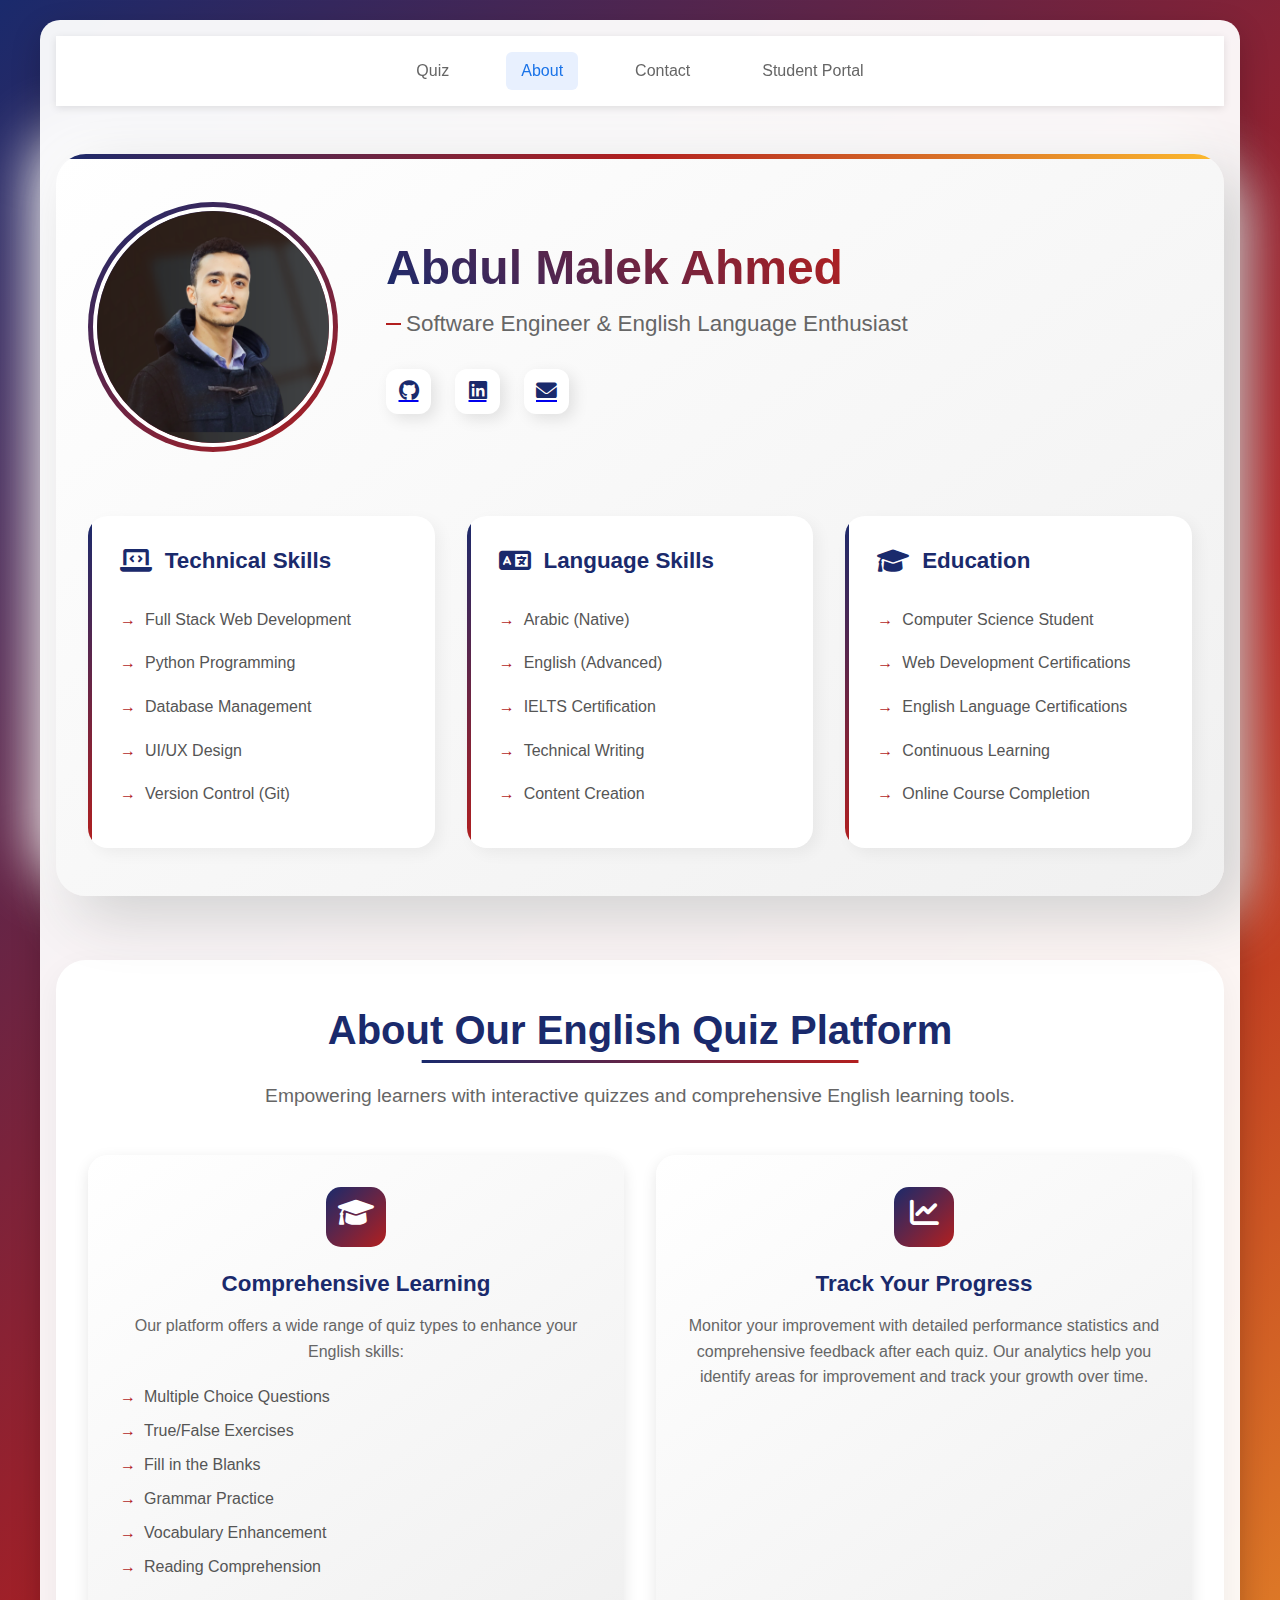
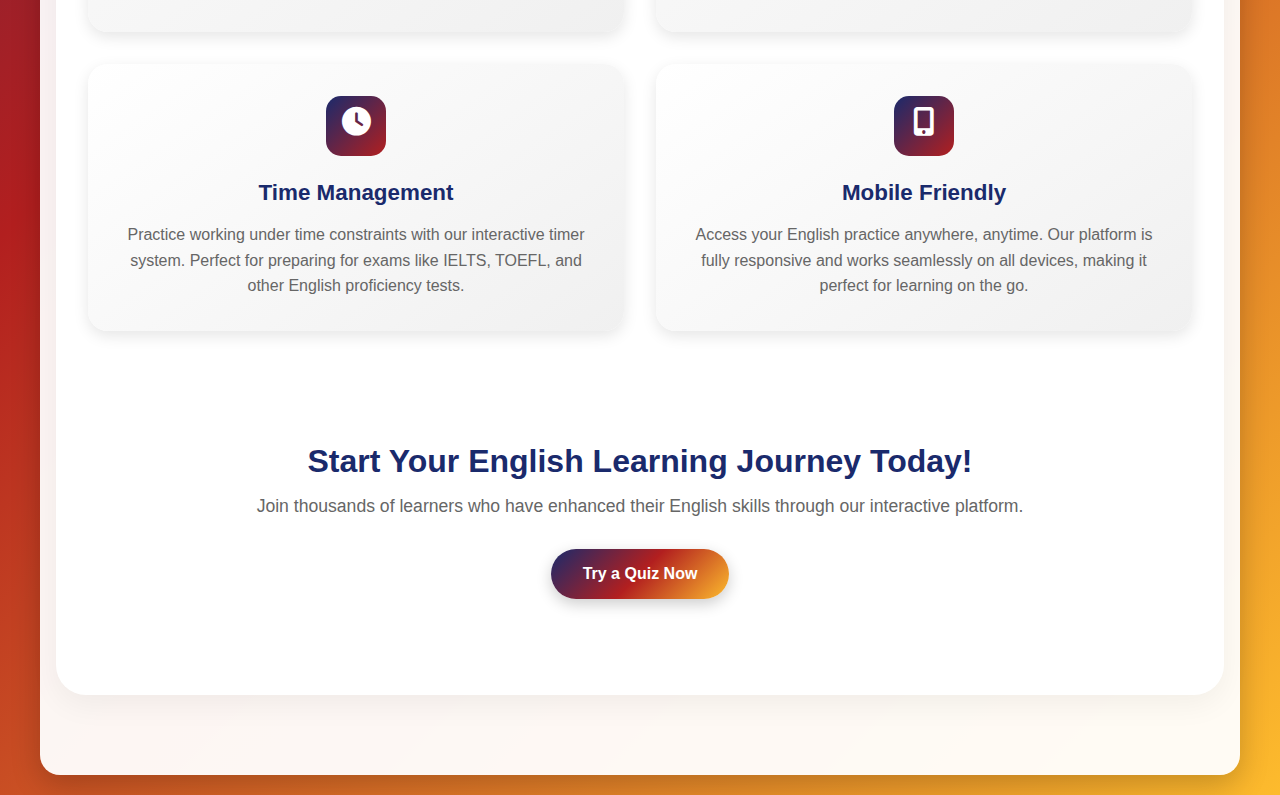
==== commit 8a89218a: "added students login" ====
--- a/about.html
+++ b/about.html
@@ -16,6 +16,7 @@
                 <a href="index.html">Quiz</a>
                 <a href="about.html" class="active">About</a>
                 <a href="contact.html">Contact</a>
+                <a href="student-portal.html">Student Portal</a>
             </div>
         </nav>
 
--- a/styles.css
+++ b/styles.css
@@ -76,7 +76,6 @@
     z-index: 1000;
     width: 100%;
     text-align: center;
-    border-radius: 17px;
 }
 
 .nav-links {
@@ -94,7 +93,8 @@
     color: #666;
     text-decoration: none;
     font-size: 1rem;
-    padding: 0.5rem 1rem;
+    padding: 10px 15px;
+    margin: 0 5px;
     border-radius: 6px;
     transition: all 0.3s ease;
     display: inline-block;
@@ -114,11 +114,13 @@
     .nav-links {
         gap: 1rem;
         justify-content: center;
+        flex-wrap: wrap;
     }
 
     .nav-links a {
         font-size: 0.9rem;
         padding: 0.4rem 0.8rem;
+        margin: 5px;
     }
 }
 
@@ -135,6 +137,28 @@
         font-size: 0.85rem;
         padding: 0.3rem 0.6rem;
     }
+}
+
+/* Back button styles */
+.nav-buttons {
+    margin-bottom: 20px;
+}
+
+.back-btn {
+    display: inline-flex;
+    align-items: center;
+    padding: 10px 20px;
+    background: #f8f9fa;
+    color: #007bff;
+    text-decoration: none;
+    border-radius: 4px;
+    transition: all 0.3s ease;
+    font-weight: 500;
+}
+
+.back-btn:hover {
+    background: #e9ecef;
+    transform: translateX(-5px);
 }
 
 /* Section Transitions */
@@ -1456,7 +1480,8 @@
     color: #666;
     text-decoration: none;
     font-size: 1rem;
-    padding: 0.5rem 1rem;
+    padding: 10px 15px;
+    margin: 0 5px;
     border-radius: 6px;
     transition: all 0.3s ease;
     display: inline-block;
@@ -1476,11 +1501,13 @@
     .nav-links {
         gap: 1rem;
         justify-content: center;
+        flex-wrap: wrap;
     }
 
     .nav-links a {
         font-size: 0.9rem;
         padding: 0.4rem 0.8rem;
+        margin: 5px;
     }
 }
 
@@ -2075,4 +2102,199 @@
     .feature-icon {
         margin: 0 auto 1.5rem auto;
     }
+}
+
+/* Student Portal Styles */
+.student-portal-container {
+    max-width: 1000px;
+    margin: 50px auto;
+    padding: 20px;
+}
+
+.login-form {
+    background: #ffffff;
+    padding: 30px;
+    border-radius: 8px;
+    box-shadow: 0 0 10px rgba(0,0,0,0.1);
+    max-width: 400px;
+    margin: 0 auto;
+}
+
+.form-group {
+    margin-bottom: 20px;
+}
+
+.form-group label {
+    display: block;
+    margin-bottom: 5px;
+    font-weight: bold;
+}
+
+.form-group input {
+    width: 100%;
+    padding: 8px;
+    border: 1px solid #ddd;
+    border-radius: 4px;
+}
+
+.login-btn, .logout-btn {
+    background: #007bff;
+    color: white;
+    padding: 10px 20px;
+    border: none;
+    border-radius: 4px;
+    cursor: pointer;
+    width: 100%;
+}
+
+.login-btn:hover, .logout-btn:hover {
+    background: #0056b3;
+}
+
+.dashboard {
+    background: #ffffff;
+    padding: 30px;
+    border-radius: 8px;
+    box-shadow: 0 0 10px rgba(0,0,0,0.1);
+}
+
+.dashboard h2, .dashboard h3 {
+    text-align: center;
+    margin-bottom: 20px;
+}
+
+.results-container {
+    display: grid;
+    grid-template-columns: repeat(auto-fit, minmax(200px, 1fr));
+    gap: 20px;
+    margin: 20px 0;
+}
+
+.result-card {
+    background: #f8f9fa;
+    padding: 20px;
+    border-radius: 8px;
+    text-align: center;
+    transition: transform 0.2s;
+}
+
+.result-card:hover {
+    transform: translateY(-5px);
+    box-shadow: 0 5px 15px rgba(0,0,0,0.1);
+}
+
+.result-card h3 {
+    margin: 0 0 10px 0;
+    color: #333;
+    font-size: 1rem;
+}
+
+.result-card p {
+    font-size: 24px;
+    font-weight: bold;
+    color: #007bff;
+    margin: 0;
+}
+
+.result-card small {
+    display: block;
+    color: #666;
+    margin-top: 5px;
+}
+
+.total-score-card {
+    background: #007bff;
+    color: white;
+    padding: 20px;
+    border-radius: 8px;
+    text-align: center;
+    margin: 30px 0;
+}
+
+.total-score-card h2 {
+    margin: 0;
+    color: white;
+}
+
+.total-score-card p {
+    font-size: 36px;
+    font-weight: bold;
+    margin: 10px 0;
+}
+
+.total-score-card small {
+    opacity: 0.8;
+}
+
+.hidden {
+    display: none;
+}
+
+.logout-btn {
+    margin-top: 20px;
+}
+
+@media (max-width: 768px) {
+    .results-container {
+        grid-template-columns: 1fr;
+    }
+    
+    .student-portal-container {
+        padding: 10px;
+    }
+}
+
+.student-info {
+    text-align: center;
+    margin-bottom: 30px;
+    background: #f8f9fa;
+    padding: 15px;
+    border-radius: 8px;
+    display: flex;
+    justify-content: center;
+    gap: 30px;
+}
+
+.student-info h3 {
+    margin: 0;
+    color: #333;
+    font-size: 1.1rem;
+}
+
+.student-info span {
+    color: #007bff;
+    font-weight: bold;
+}
+
+.total-score-card {
+    background: #007bff;
+    color: white;
+    padding: 20px;
+    border-radius: 8px;
+    text-align: center;
+    margin: 30px 0;
+}
+
+.total-score-card h2 {
+    margin: 0;
+    color: white;
+}
+
+.total-score-card p {
+    font-size: 36px;
+    font-weight: bold;
+    margin: 5px 0;
+}
+
+.total-score-card .percentage {
+    font-size: 24px;
+    opacity: 0.9;
+    margin-top: 0;
+}
+
+@media (max-width: 768px) {
+    .student-info {
+        flex-direction: column;
+        gap: 10px;
+    }
 }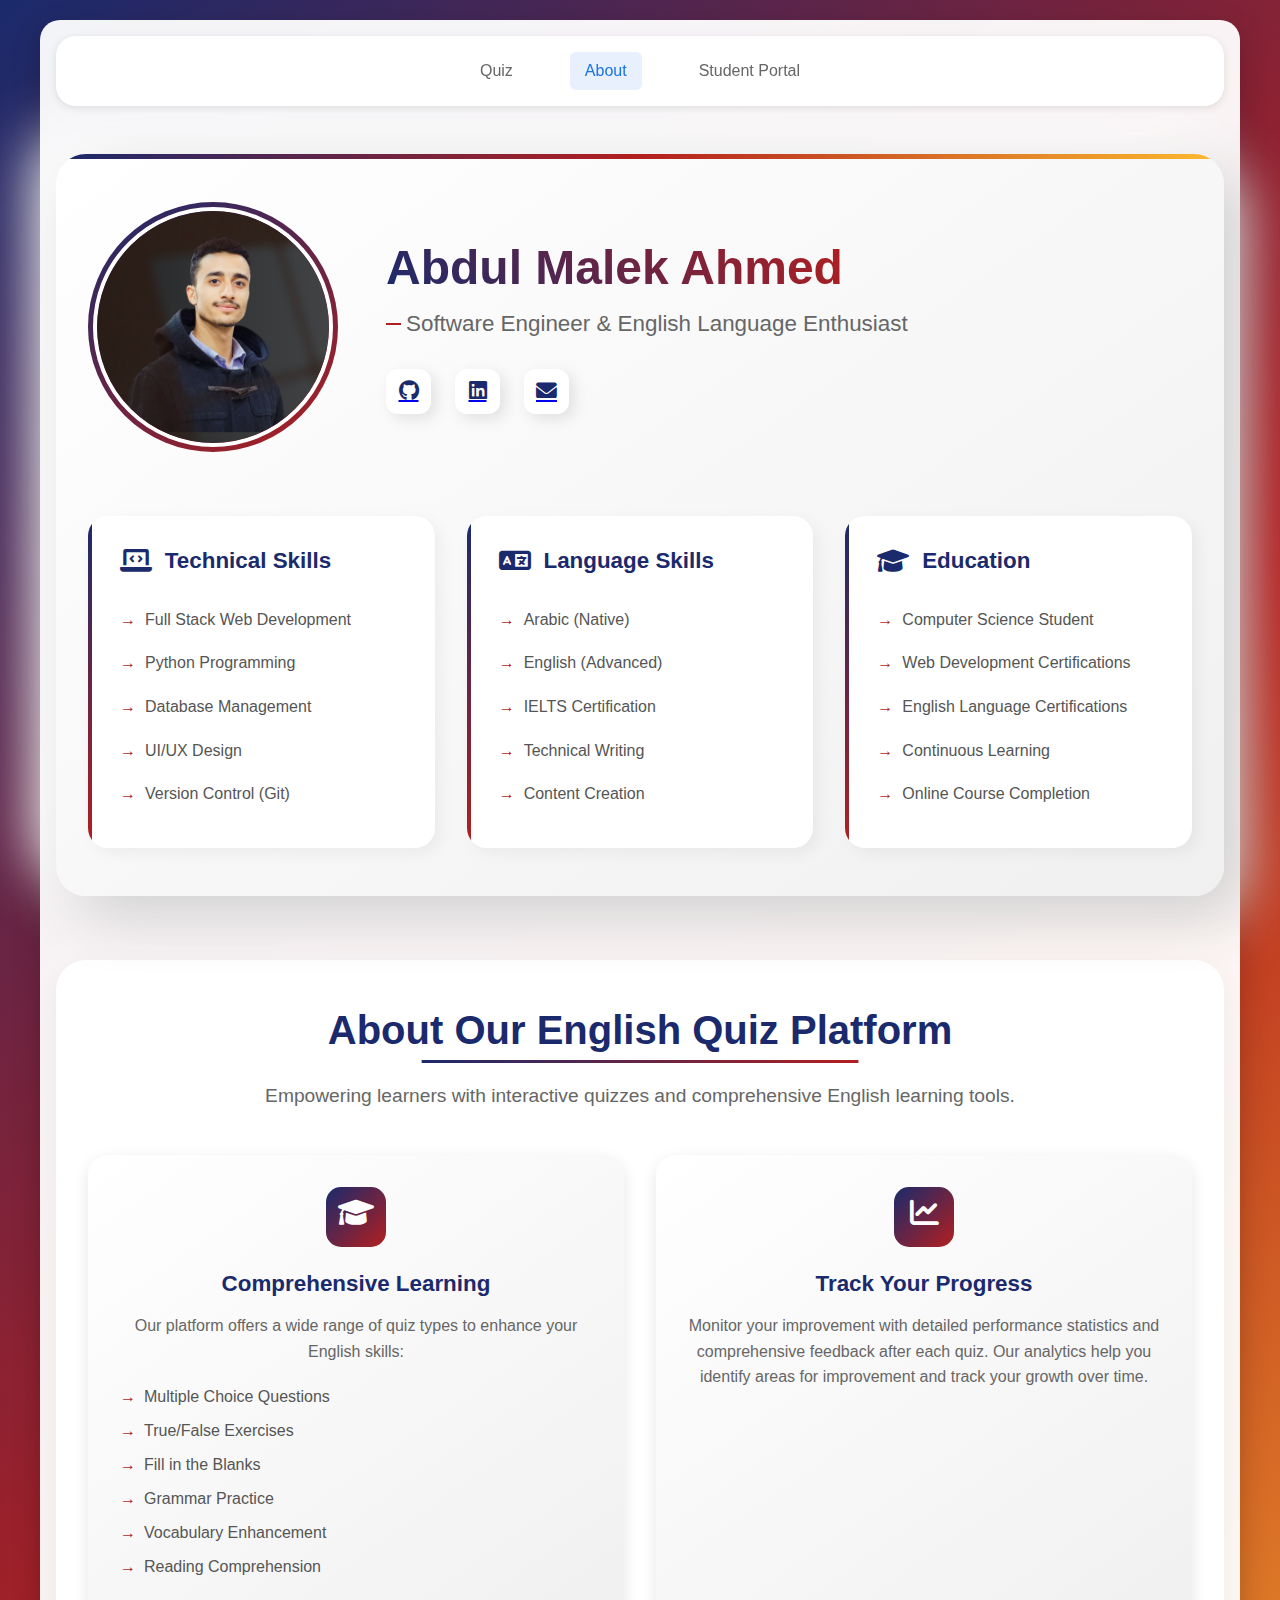
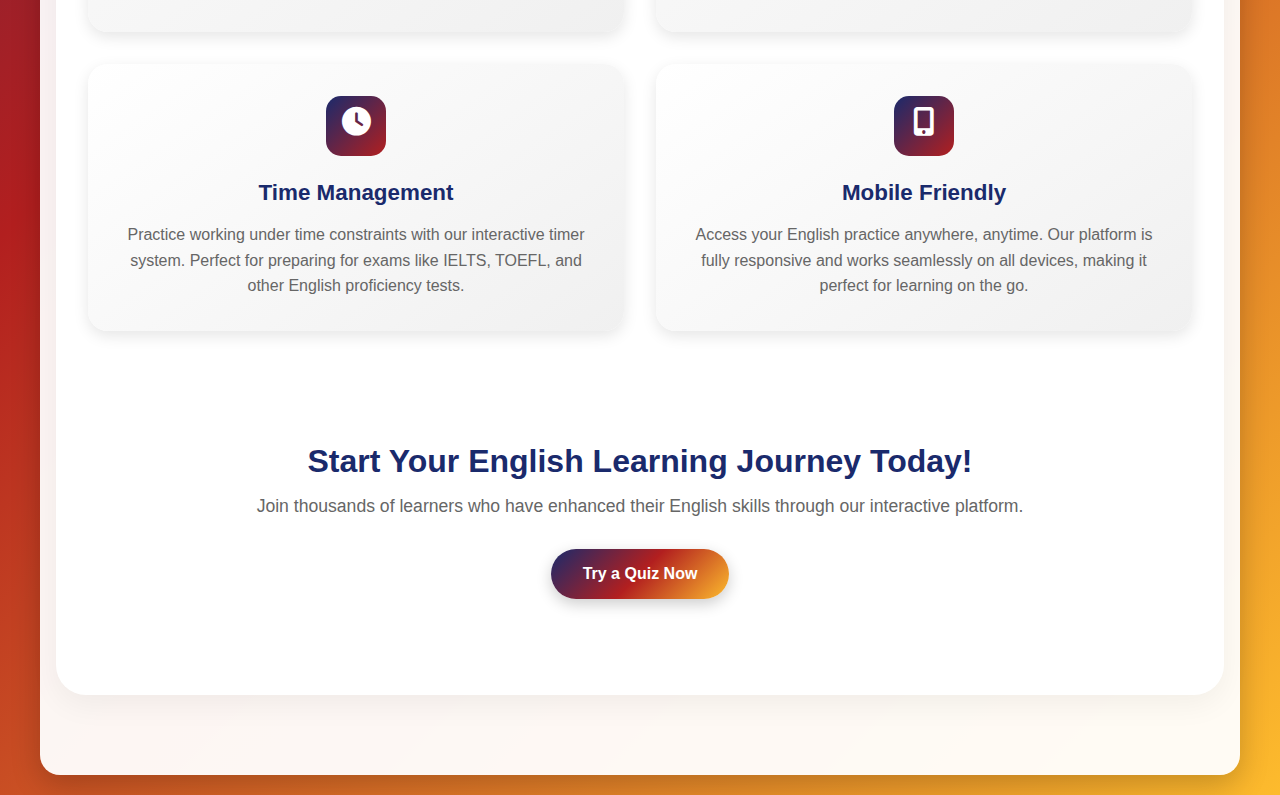
==== commit 90c667c0: "disable the contact link" ====
--- a/about.html
+++ b/about.html
@@ -15,7 +15,7 @@
             <div class="nav-links">
                 <a href="index.html">Quiz</a>
                 <a href="about.html" class="active">About</a>
-                <a href="contact.html">Contact</a>
+                <!-- <a href="contact.html">Contact</a> -->
                 <a href="student-portal.html">Student Portal</a>
             </div>
         </nav>
--- a/styles.css
+++ b/styles.css
@@ -76,6 +76,7 @@
     z-index: 1000;
     width: 100%;
     text-align: center;
+    border-radius: 20px;
 }
 
 .nav-links {
@@ -97,7 +98,7 @@
     margin: 0 5px;
     border-radius: 6px;
     transition: all 0.3s ease;
-    display: inline-block;
+    display: inline-block;  
 }
 
 .nav-links a:hover,
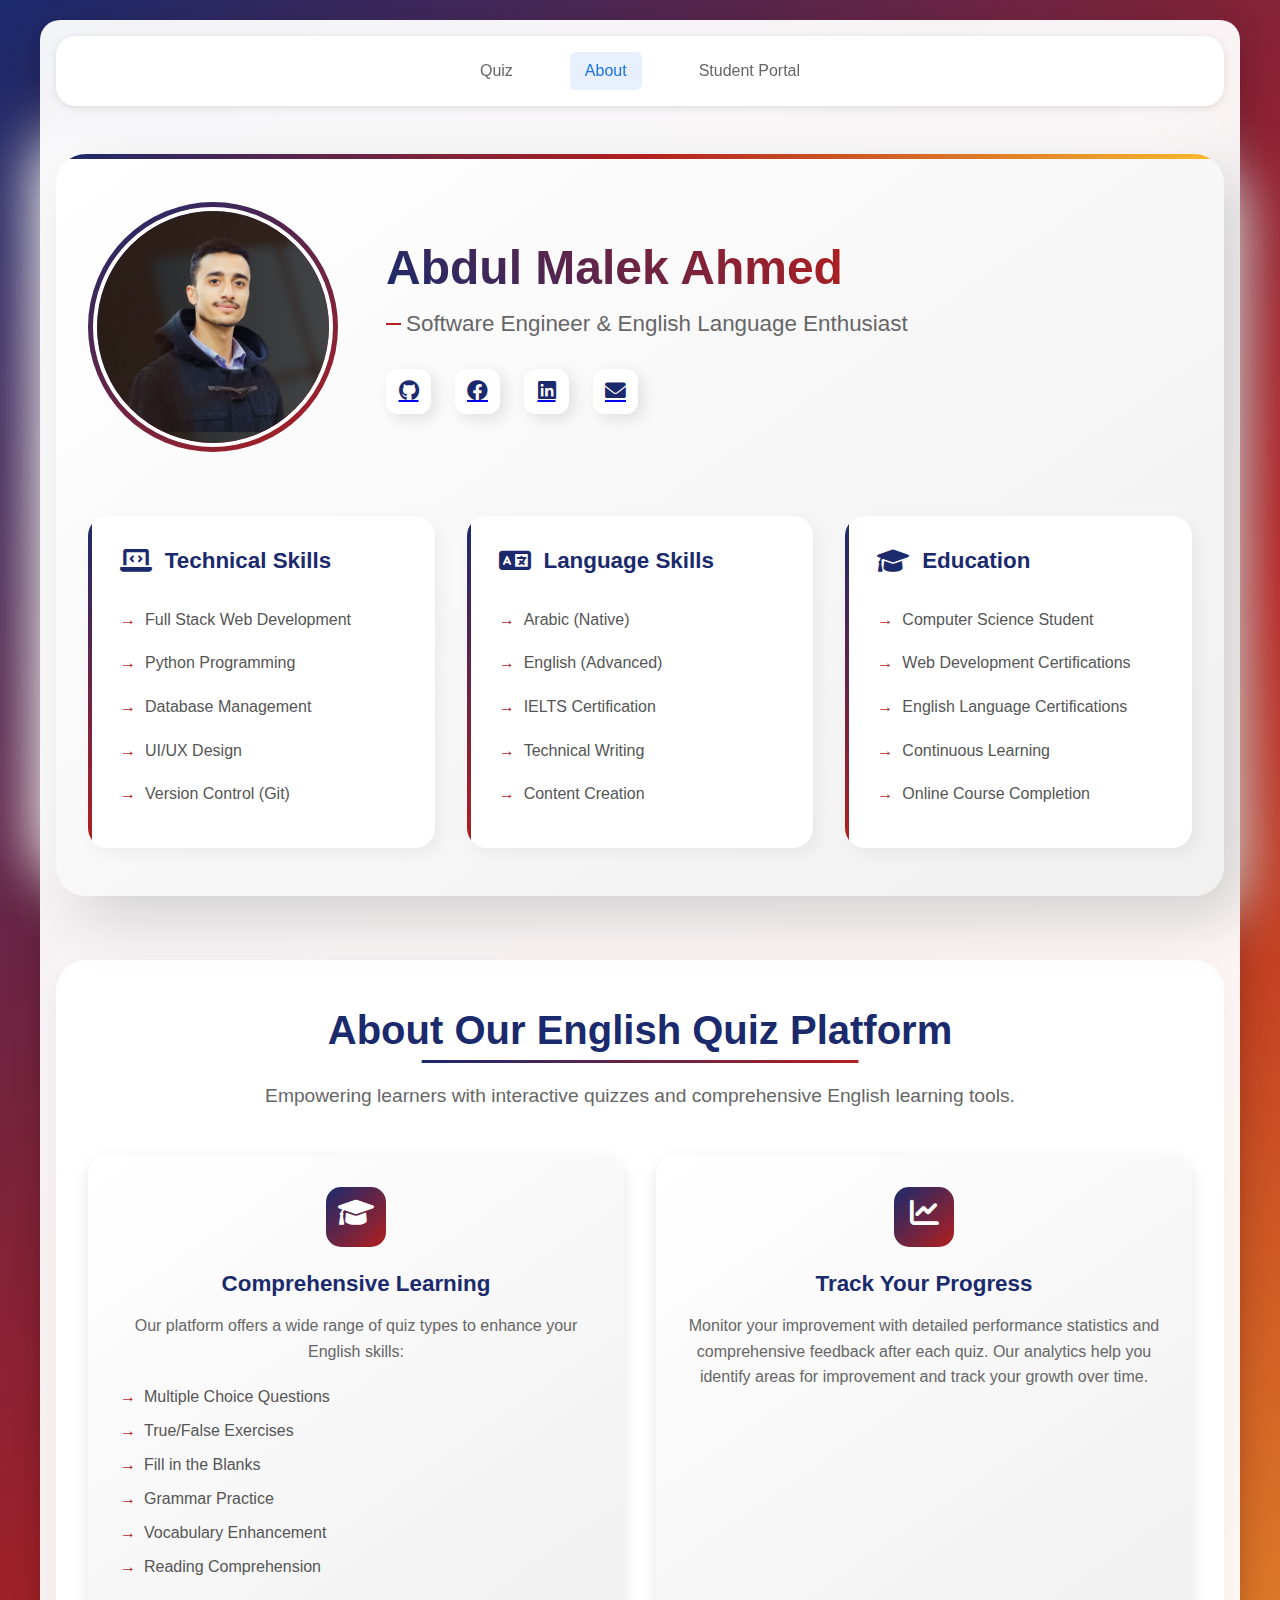
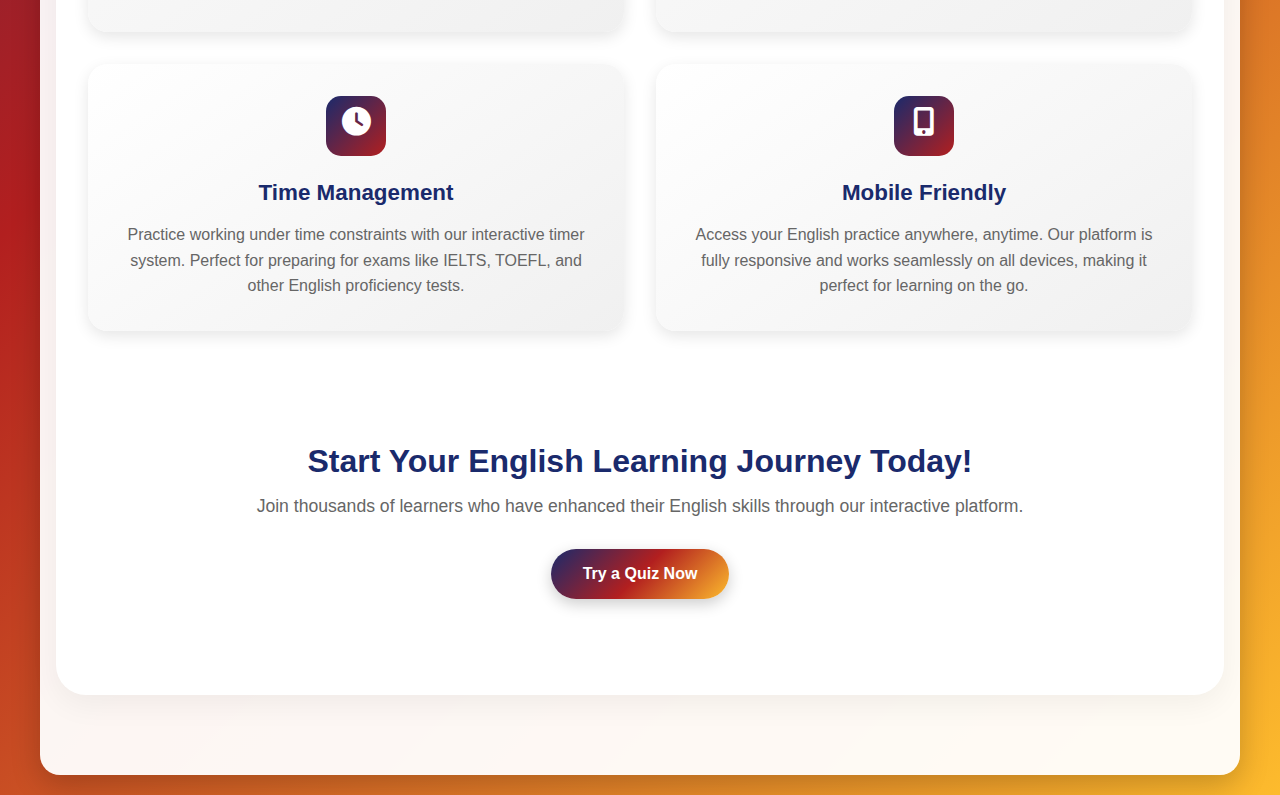
==== commit 2b15eb2f: "Added 79 and more time in quizzes" ====
--- a/about.html
+++ b/about.html
@@ -31,13 +31,16 @@
                     <h2>Abdul Malek Ahmed</h2>
                     <p class="title">Software Engineer & English Language Enthusiast</p>
                     <div class="social-links">
-                        <a href="#" class="social-link" target="_blank">
+                        <a href="https://github.com/AnsiAbdulmalek" class="social-link" target="_blank">
                             <i class="fab fa-github"></i>
+                        </a>
+                        <a href="https://www.facebook.com/abdulmalek.ahmed.al-anasi" class="social-link" target="_blank">
+                            <i class="fab fa-facebook"></i>
                         </a>
                         <a href="#" class="social-link" target="_blank">
                             <i class="fab fa-linkedin"></i>
                         </a>
-                        <a href="mailto:your.email@example.com" class="social-link">
+                        <a href="mailto:your.email@abdulmalekahmedalanasi@gmail.com" class="social-link">
                             <i class="fas fa-envelope"></i>
                         </a>
                     </div>
